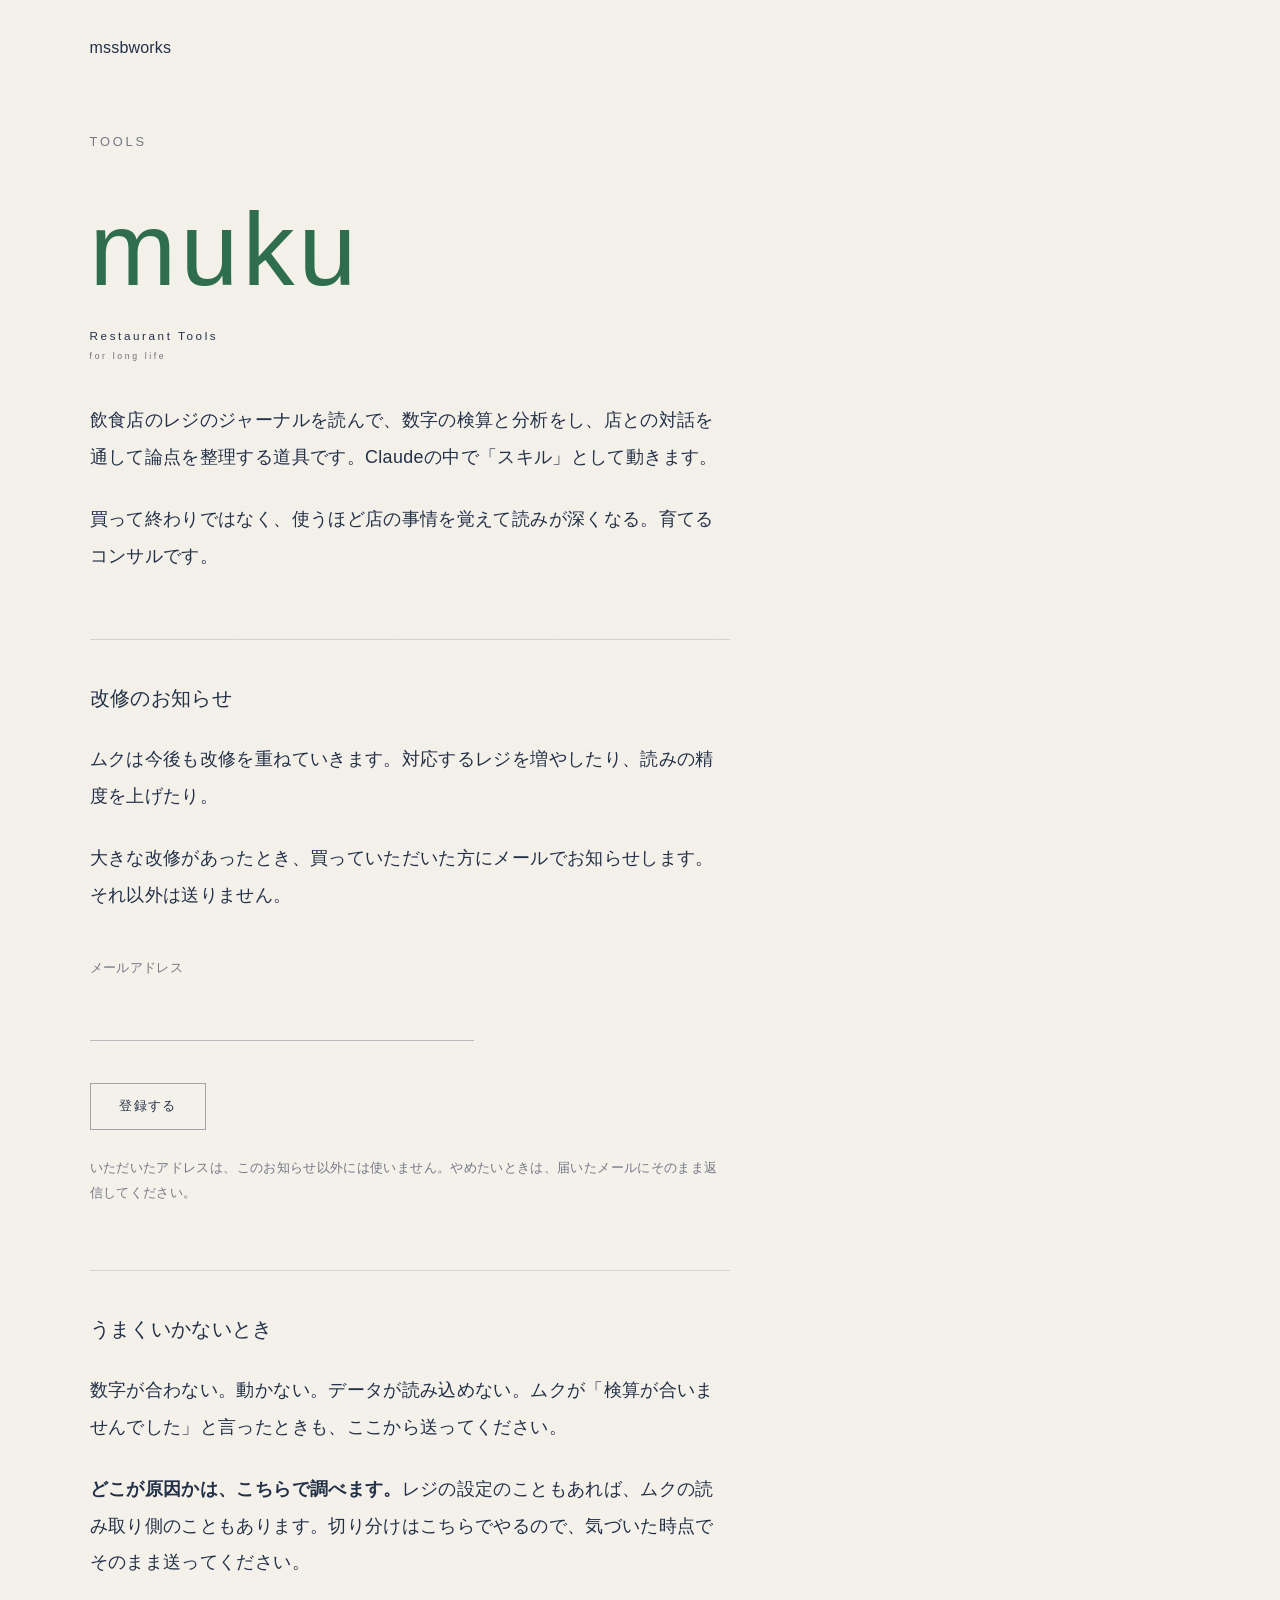
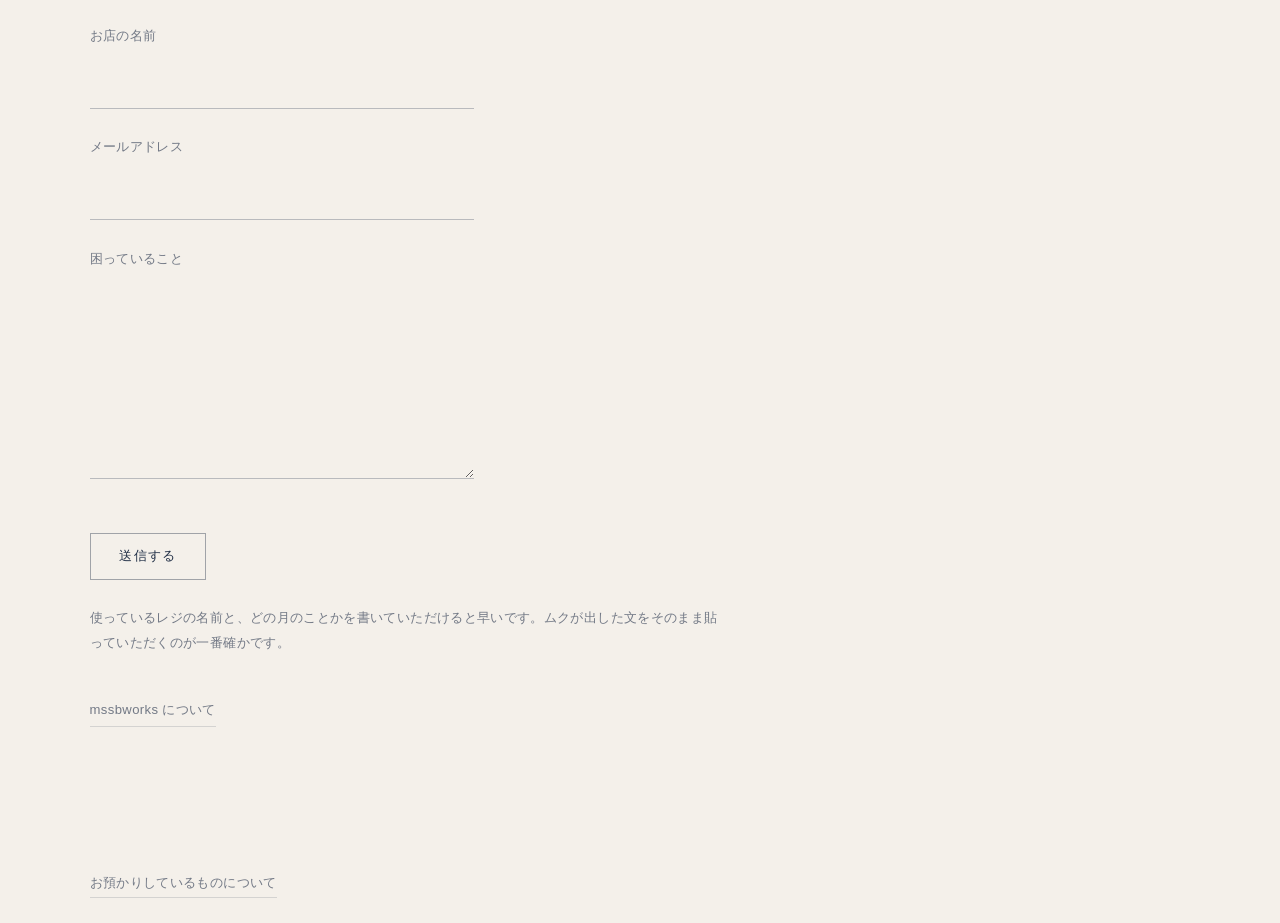
==== muku/index.html @ f5b77054 "ムクのページからnoteの販売ページへのリンクを外した（Brainのガイドライン10。2026-10-01 渡部 A） Co-Authored-By: Claude Opus 5.5 <noreply" ====
<!doctype html>
<html lang="ja">
<head>
  <meta charset="utf-8">
  <meta name="viewport" content="width=device-width, initial-scale=1">
  <title>ムク — mssbworks</title>
  <link rel="apple-touch-icon-precomposed" sizes="512x512" href="../img/apple-touch-icon.png?v=12">
  <link rel="icon" type="image/png" sizes="32x32" href="../img/favicon-32.png?v=12">
  <link rel="stylesheet" href="../style.css">
  <style>
    /* このページだけの体裁。トークンは style.css の :root をそのまま使う。 */
    .muku{ padding-block:var(--s5) var(--s6); }
    .muku__title{
      font-size:var(--fs-hero);
      line-height:var(--lh-hero);
      margin:0 0 var(--s3);
    }
    /* ムクのロックアップ。画像を貼らずにCSSで組む。
       ロゴのPNGは地が象牙(#fffff0)で、サイトの生成り(#f4f0ea)と違うため、
       置くと四角い板が浮く。文字だけのロゴなので組み直せば地の問題が消えて、
       拡大しても崩れない。色・字間・大きさの比率の正本は
       ~/.claude/skills/mssb-brand/assets/muku_lockup.html。あちらを変えたらここも直す。
       3行の比率は原寸（muku 320px / Restaurant Tools 36px / for long life 27px）に合わせて
       emで持たせているので、親の font-size を変えれば全体が同じ形のまま伸縮する */
    .muku__mark{
      font-size:clamp(56px, 13vw, 104px);
      margin:0 0 var(--s4);
      font-family:"Helvetica Neue", Arial, sans-serif;
      font-weight:400;
    }
    .muku__mark span{ display:block; line-height:1; }
    .muku__wm{ font-size:1em;    font-weight:500; color:#2E6E4E; letter-spacing:.04em; }
    .muku__l1{ font-size:.1125em; color:#243249; letter-spacing:.22em; margin-top:2.5em; }
    .muku__l2{ font-size:.084em;  color:#6b7280; letter-spacing:.30em; margin-top:1.2em; }
    .muku__body p{ margin:0 0 var(--s3); }
    .muku__body p:last-child{ margin-bottom:0; }
    .muku__rule{ border:0; border-top:1px solid var(--hair); margin:var(--s5) 0 var(--s4); }
    .muku__sub{ font-size:var(--fs-lead); line-height:var(--lh-lead); margin:0 0 var(--s3); }
    .muku__note{ font-size:var(--fs-small); color:var(--ink-soft); line-height:1.9; }
    .muku__form{ margin:var(--s4) 0 var(--s3); max-width:24rem; }
    .muku__link,
    .muku__back{
      display:inline-block;
      font-size:var(--fs-small);
      color:var(--ink-soft);
      text-decoration:none;
      border-bottom:1px solid var(--hair);
      padding-bottom:.12em;
    }
    .muku__back{ margin-top:var(--s4); }
    .muku__link:hover,
    .muku__back:hover{ color:var(--ink); border-bottom-color:var(--ink-soft); }
  </style>
</head>
<body>

  <a class="logo" href="../" style="text-decoration:none;">mssbworks</a>

  <main>
    <section class="muku" aria-label="ムク">
      <div class="wrap">
        <p class="label">Tools</p>
        <div class="muku__mark" role="img" aria-label="ムク">
          <span class="muku__wm">muku</span>
          <span class="muku__l1">Restaurant Tools</span>
          <span class="muku__l2">for long life</span>
        </div>

        <div class="muku__body">
          <p>飲食店のレジのジャーナルを読んで、数字の検算と分析をし、店との対話を通して論点を整理する道具です。Claudeの中で「スキル」として動きます。</p>
          <p>買って終わりではなく、使うほど店の事情を覚えて読みが深くなる。育てるコンサルです。</p>
          <!-- 2026-10-01: noteの販売ページへのリンクを外した（渡部 A）。Brainでも売るようになり、
               Brainの有料部分からこのページの窓口に飛ばしている。Brainのガイドライン10
               （同じ商品を買える別の場所への案内はNG）に当たらないようにするため -->
        </div>

        <hr class="muku__rule">

        <p class="muku__sub">改修のお知らせ</p>

        <div class="muku__body">
          <p>ムクは今後も改修を重ねていきます。対応するレジを増やしたり、読みの精度を上げたり。</p>
          <p>大きな改修があったとき、買っていただいた方にメールでお知らせします。それ以外は送りません。</p>
        </div>

        <!-- 送信は Web3Forms ＋ AJAX で同ページ完結（トップの問い合わせフォームと同じ鍵・件名だけ分けている） -->
        <form action="https://api.web3forms.com/submit" method="POST" class="contact-form muku__form">
          <input type="hidden" name="access_key" value="c66047d3-dc98-4911-8b6a-f69b80456201">
          <input type="hidden" name="subject" value="ムク・改修のお知らせ登録">
          <input type="hidden" name="from_name" value="ムク 改修のお知らせ">
          <input type="hidden" name="source" value="muku-update">
          <input type="checkbox" name="botcheck" style="display:none" tabindex="-1" aria-hidden="true">
          <div class="contact-fields">
            <div class="field">
              <label for="mf-email">メールアドレス</label>
              <input id="mf-email" name="email" type="email" autocomplete="email" inputmode="email" required>
            </div>
            <button type="submit" class="contact-submit">登録する</button>
          </div>
          <p class="contact-done" hidden>登録しました。大きな改修があったときに、このアドレスへお知らせします。</p>
          <p class="contact-error" hidden>登録できませんでした。時間をおいて、もう一度お試しください。</p>
        </form>

        <p class="muku__note">いただいたアドレスは、このお知らせ以外には使いません。やめたいときは、届いたメールにそのまま返信してください。</p>

        <hr class="muku__rule">

        <!-- ムクの窓口。ムクが「検算が合いませんでした」と出すときの送り先もここ。
             送り先はトップの問い合わせと同じ（Web3Forms＋うちのWorker）で、
             source で見分ける。**窓口を2つにしない**——記録が2箇所に散ると片方が腐る -->
        <p class="muku__sub" id="help">うまくいかないとき</p>

        <div class="muku__body">
          <p>数字が合わない。動かない。データが読み込めない。ムクが「検算が合いませんでした」と言ったときも、ここから送ってください。</p>
          <p><strong>どこが原因かは、こちらで調べます。</strong>レジの設定のこともあれば、ムクの読み取り側のこともあります。切り分けはこちらでやるので、気づいた時点でそのまま送ってください。</p>
        </div>

        <form action="https://api.web3forms.com/submit" method="POST" class="contact-form muku__form" data-source="muku-help">
          <input type="hidden" name="access_key" value="c66047d3-dc98-4911-8b6a-f69b80456201">
          <input type="hidden" name="subject" value="ムク・うまくいかないとき">
          <input type="hidden" name="from_name" value="ムク 窓口">
          <input type="hidden" name="source" value="muku-help">
          <input type="checkbox" name="botcheck" style="display:none" tabindex="-1" aria-hidden="true">
          <div class="contact-fields">
            <div class="field">
              <label for="hf-name">お店の名前</label>
              <input id="hf-name" name="name" type="text" autocomplete="organization" required>
            </div>
            <div class="field">
              <label for="hf-email">メールアドレス</label>
              <input id="hf-email" name="email" type="email" autocomplete="email" inputmode="email" required>
            </div>
            <div class="field">
              <label for="hf-message">困っていること</label>
              <textarea id="hf-message" name="message" rows="5" required></textarea>
            </div>
            <button type="submit" class="contact-submit">送信する</button>
          </div>
          <p class="contact-done" hidden>送信しました。こちらで確かめて、直せるものは直してご連絡します。</p>
          <p class="contact-error" hidden>送信できませんでした。時間をおいて、もう一度お試しください。</p>
        </form>

        <p class="muku__note">使っているレジの名前と、どの月のことかを書いていただけると早いです。ムクが出した文をそのまま貼っていただくのが一番確かです。</p>

        <a class="muku__back" href="../">mssbworks について</a>
      </div>
    </section>
        <div class="wrap">
        <p class="muku__sub" style="margin-top:2rem"><a class="muku__link" href="/privacy/">お預かりしているものについて</a></p>
      </div>
</main>

  <script>
    (function(){
      // このページにはフォームが2つある（改修のお知らせの登録／うまくいかないとき）。
      // どちらも同じ扱いにする。**querySelector（1つ目だけ）にしない**——
      // 足したフォームが黙って動かない、という形の事故になる
      var forms = Array.prototype.slice.call(document.querySelectorAll('.muku__form'));
      if(!forms.length) return;

      // うちのWorkerにも同じ内容を送る（並走）。預け先をWeb3Formsからうちへ移すための準備。
      // **画面の成否はWeb3Forms側だけで決める。**Workerが落ちても送れなくなってはいけないので、
      // こちらの失敗は握りつぶしてコンソールに出す。
      // お知らせの登録は /api/signup、窓口は /api/contact と、受け口が違う
      var BASE = 'https://muku-mcp.muku-mcp.workers.dev';

      function alsoSend(form, fd){
        var src = form.getAttribute('data-source') || fd.get('source') || '';
        var path = (src === 'muku-help') ? '/api/contact' : '/api/signup';
        var body = {};
        fd.forEach(function(v, k){ body[k] = String(v); });
        if(path === '/api/signup' && !body.note){ body.note = body.message || ''; }
        fetch(BASE + path, {
          method:'POST', headers:{'Content-Type':'application/json'}, body: JSON.stringify(body)
        }).then(function(r){
          if(!r.ok){ console.warn('控えの送信が失敗しました', path, r.status); }
        }).catch(function(err){ console.warn('控えの送信が失敗しました', path, err); });
      }

      forms.forEach(function(form){
        var fields = form.querySelector('.contact-fields');
        var done   = form.querySelector('.contact-done');
        var errMsg = form.querySelector('.contact-error');

        form.addEventListener('submit', function(e){
          e.preventDefault();
          errMsg.hidden = true;
          var fd = new FormData(form);
          alsoSend(form, fd);
          fetch('https://api.web3forms.com/submit', { method:'POST', headers:{'Accept':'application/json'}, body: fd })
            .then(function(r){ return r.json(); })
            .then(function(json){
              if(json.success){ fields.hidden = true; done.hidden = false; }
              else { errMsg.hidden = false; }
            })
            .catch(function(){ errMsg.hidden = false; });
        });
      });

      // #help で来たら、その位置まで一息で連れていく。
      // ムクが出す送り先がここなので、着いたのに何も無い状態を作らない
      function goHelp(){
        if(location.hash !== '#help') return;
        var el = document.getElementById('help');
        if(el){ el.scrollIntoView({ block:'start' }); }
      }
      window.addEventListener('hashchange', goHelp);
      window.addEventListener('load', goHelp);
      goHelp();
    })();
  </script>

</body>
</html>
---- style.css ----
/* ===========================================================
   mssbworks コーポレートサイト  style.css
   ステップ1：設計トークン + 骨格(①〜⑧) + ①第一声 / ②Philosophy
   設計書 mssbworks_site_design_202606.md を唯一の正とする。
   方針：引き算は徹底するが冷たくしない。余白が主・線は従。
        色数を増やさない（色は後から入る料理写真に持たせる）。
   =========================================================== */

/* --- 設計トークン --------------------------------------- */
:root{
  /* 色：philosophy PDF の原典から実測（推測しない・PDF背景に準拠） */
  --bg:        #f4f0ea;             /* 下地：生成り／象牙（純白・無彩色にしない） */
  --ink:       #233148;             /* 文字：ミッドナイトブルー（黒・グレーにしない） */
  --ink-soft:  rgba(35,49,72,.62);  /* 補助テキスト（英字ラベル等） */
  --ink-faint: rgba(35,49,72,.42);  /* プレースホルダー（人が後から入れる本文） */
  --hair:      rgba(35,49,72,.15);  /* ヘアライン：細く・薄く・短く */

  /* マテリアル（本っぽい紙）：気づくか気づかないかのレベル。濃さはこの1変数で調整 */
  --paper-strength: .015;           /* 紙の地のごく僅かな質感（上限の目安 .04／今は薄めスタート） */
  --track-body: .02em;              /* 本の組版に寄せるごく僅かな字間 */

  /* 書体：OSネイティブ優先（游ゴシック→ヒラギノ系）。
     明朝は使わない／幾何学的すぎる無機質ゴシックも避ける。 */
  --font-jp: "YuGothic","Yu Gothic","Hiragino Kaku Gothic ProN","Hiragino Sans","Noto Sans JP",sans-serif;
  --font-en: "Helvetica Neue","Arial",var(--font-jp);   /* 控えめな英字ラベル用 */

  /* 文字サイズ階層：大きな落差は「第一声」だけに集中させる。
     それ以降の見出しはサイズで強く張らない（張ると主張になる）。 */
  --fs-hero:  clamp(1.3rem, 1.12rem + .9vw, 1.62rem); /* ① 第一声：中くらい（本文より一回り大きい程度・張らない） */
  --fs-lead:  clamp(1.05rem, 1rem + .5vw, 1.22rem); /* 「誠実なものが…」＝静かな添え */
  --fs-body:  clamp(1rem, .96rem + .32vw, 1.12rem);
  --fs-en:    clamp(1.25rem, 1.1rem + .8vw, 1.55rem); /* FUNCTIONAL HONESTY ＝アンカー（強さは字間・太さで。サイズは張らない） */
  --fs-label: .8rem;                            /* セクションラベル（PHILOSOPHY 等） */
  --fs-small: .82rem;                           /* フッターの事実情報 */

  /* 行送り：和文は広めに（呼吸＝間） */
  --lh-hero: 1.75;
  --lh-lead: 1.75;
  --lh-body: 2.05;

  /* 余白スケール：日常的な強弱は「色」でなく「余白」で作る */
  --s1:.5rem;  --s2:1rem;  --s3:1.6rem; --s4:2.6rem;
  --s5:4rem;   --s6:6.5rem; --s7:11.5rem; --s8:15rem;

  /* レイアウト：スマホ起点。PCは余白と配置を足す */
  --pad-x: clamp(1.5rem, 7vw, 6rem);  /* 左右余白（PCで増える） */
  --measure: 40rem;                   /* 本文の最大行長 */
  --measure-wide: 52rem;              /* 第一声など広め */
}

/* --- リセット（最小限） ---------------------------------- */
*,*::before,*::after{ box-sizing:border-box; }
html{ -webkit-text-size-adjust:100%; }
body{
  margin:0;
  background:var(--bg);
  color:var(--ink);
  font-family:var(--font-jp);
  font-weight:500;
  font-size:var(--fs-body);
  line-height:var(--lh-body);
  letter-spacing:var(--track-body);     /* 本に寄せる：ごく僅かな字間 */
  -webkit-font-smoothing:antialiased;   /* テカらせない：インクが紙に乗った感じ */
  text-rendering:optimizeLegibility;
}
p{ margin:0; }

/* マテリアル：本っぽい紙のごく僅かな質感（極薄ノイズ）。
   テクスチャ画像のベタ貼りはしない＝CSS生成の微細グレインのみ。気づかせたら濃すぎ。 */
body::before{
  content:"";
  position:fixed; inset:0; z-index:-1;
  pointer-events:none;
  background-image:url("data:image/svg+xml,%3Csvg%20xmlns='http://www.w3.org/2000/svg'%20width='160'%20height='160'%3E%3Cfilter%20id='n'%3E%3CfeTurbulence%20type='fractalNoise'%20baseFrequency='0.9'%20numOctaves='2'%20stitchTiles='stitch'/%3E%3CfeColorMatrix%20type='saturate'%20values='0'/%3E%3C/filter%3E%3Crect%20width='160'%20height='160'%20filter='url(%23n)'/%3E%3C/svg%3E");
  background-size:160px 160px;
  opacity:var(--paper-strength);
}

/* --- ロゴ（左上に常駐・ナビなし・エンボスなし） --------- */
.logo{
  display:block;               /* 固定しない：流れの中に置く＝下スクロールで自然に消える */
  padding:clamp(1.2rem, 2.5vw, 2rem) var(--pad-x) 0;
  font-family:var(--font-en);
  font-size:1rem;
  font-weight:500;
  letter-spacing:.01em;
  color:var(--ink);            /* ネイビーでただ置く（影・エンボスなし・太字にしない） */
}

/* 左寄せの本文カラム（全部中央揃えにしない＝ノペっとさせない）。
   カラムはページ左に寄り、PCでは右側に余白が育つ。 */
.wrap{
  padding-inline:var(--pad-x);
  max-width:calc(var(--measure) + var(--pad-x) * 2);
}
.wrap--wide{ max-width:calc(var(--measure-wide) + var(--pad-x) * 2); }

/* --- ① 第一声（サイトの顔） ----------------------------- */
.voice{
  /* 画面いっぱいにしない。上にたっぷり余白を取り、素っ気なく置く（声を張らず、省略もしない）
     ※ロゴが流れの中で上を取るぶん padding-top は控えめに（合計の上余白は従来と同等） */
  padding-top:clamp(3.5rem, 14vh, 8rem);
  padding-bottom:var(--s6);
}
.voice__line{
  font-size:var(--fs-hero);
  line-height:var(--lh-hero);
  font-weight:500;            /* 中くらいの存在感。張らない */
  text-wrap:balance;          /* 行のバランスのみ（装飾ではない） */
  margin:0;
}

/* --- セクション共通 ------------------------------------- */
.section{ padding-block:var(--s7); }   /* セクション間はたっぷり空ける */

.label{                                /* PHILOSOPHY 等の小さな見出し（張らない） */
  font-family:var(--font-en);
  font-size:var(--fs-label);
  letter-spacing:.22em;
  text-transform:uppercase;
  color:var(--ink-soft);
  margin:0 0 var(--s4);
}

/* --- ② Philosophy（思想の全文・囲わない／額装しない） ---- */
.philo__title{                         /* FUNCTIONAL HONESTY ＝主役タイトル（大・ネイビー・太字にしない） */
  font-family:var(--font-en);
  font-size:var(--fs-hero);
  font-weight:500;
  letter-spacing:.1em;
  line-height:1.35;
  margin:0 0 var(--s1);                /* 直下の和訳サブと密に組む */
}
.philo__lead{                          /* 機能への誠実さ ＝ 訳・サブ（中・ネイビー・小さく添える） */
  font-size:var(--fs-body);
  line-height:var(--lh-lead);
  font-weight:500;
  margin:0 0 var(--s5);
}
.philo__body{ line-height:1.9; }        /* 本の散文：ゆったりだが屹立させない */
.philo__body p{ margin:0 0 var(--s4); } /* 段落間だけ空ける（句点ごとの改行はやめた） */
.philo__body p:last-child{ margin-bottom:0; }

/* --- 写真（Philosophyのあと／Visionの直前に一枚だけ・枠のみ） -------- */
.figure{ padding-block:var(--s6); }
.figure__img{
  display:block;
  width:100%;
  max-width:34rem;        /* PCで大きくしすぎない（呼吸のサイズ・張らない）・左揃え */
  height:auto;
  /* 角丸・影・枠線なし：地のオフホワイトに写真がそのまま乗る */
}

/* --- ③ Vision（旗：左揃え・サイズで張らない・余白で立てる） -- */
.vision__ja{
  font-size:var(--fs-hero);
  line-height:var(--lh-hero);
  font-weight:500;
  margin:0 0 var(--s2);
}
.vision__en{                            /* 英語サブ（中・ネイビー・太字にしない） */
  font-family:var(--font-en);
  font-size:var(--fs-body);
  font-weight:500;
  letter-spacing:.14em;
  margin:0;
}

/* --- ④ Values 01〜05（飾らない・流れの中で機能・項目間にヘアライン） -- */
.values{ list-style:none; margin:var(--s4) 0 0; padding:0; }
.value{
  border-top:1px solid var(--hair);   /* 区切りは細く・薄く（額装しない） */
  padding:var(--s4) 0;
}
.value__head{ display:flex; align-items:baseline; gap:.9em; }
.value__no{
  flex:none;
  font-family:var(--font-en); font-size:.8rem; letter-spacing:.1em;
  color:var(--ink-soft);
}
.value__en{                             /* Valuesの主役：例外的に少し大きく（boldにせず・サイズで） */
  font-family:var(--font-en);
  font-size:clamp(1.1rem, 1rem + .5vw, 1.3rem);
  font-weight:500; letter-spacing:.04em;
}
.value__ja{
  margin:.55em 0 0;
  font-size:clamp(.85rem, .82rem + .14vw, .92rem);   /* 英字メインより一段小さく＝主従をはっきり */
  color:var(--ink-soft);              /* 和訳は静かに */
}

/* 段落（ブロック）型のプレースホルダー */
.ph--block{ display:block; margin:.5em 0; line-height:1.7; }

/* --- 章（BUSINESS / WORKS）：思想セクションより一段上の見出し＝別の章だと分かる -- */
.chapter{ padding-block:var(--s7); }
.chapter--break{ padding-top:clamp(15rem, 12rem + 8vw, 21rem); }  /* WORKSの章の切り替わり：通常のセクション間より明確に広く */
.chapter__title{                        /* BUSINESS / WORKS ＝ラベル階層（小・薄グレー・字間広め・レギュラー） */
  font-family:var(--font-en);
  font-size:var(--fs-label);
  letter-spacing:.22em;
  text-transform:uppercase;
  color:var(--ink-soft);
  font-weight:500;
  margin:0 0 var(--s4);
}

/* --- ⑤ BUSINESS（Mission導入＋束ね＋3事業・横並びにしない・濃淡） -- */
.mission{                                      /* Mission メイン「種をまき…」＝日本語メイン（大） */
  font-size:var(--fs-hero);
  line-height:var(--lh-hero);
  font-weight:500;
  margin:0 0 var(--s1);
}
.mission__en{                                  /* 英語サブ「WE PREPARE THE GROUND.」＝中・ネイビー・太字にしない（Visionと同扱い） */
  font-family:var(--font-en);
  font-size:var(--fs-body);
  font-weight:500;
  letter-spacing:.14em;
  margin:0 0 var(--s4);
}
.mission-sub{                                  /* 「ムササビがいなくても…」三行＝サブ（中・ネイビー） */
  line-height:1.95;
  margin:0;
}
.biz{ margin-top:0; }
.biz__item{ border-top:1px solid var(--hair); padding:var(--s4) 0; }
.biz__item--quiet .biz__verb{ color:var(--ink); }   /* Tools本文＝Originalと同じネイビー（旧: ブロック全体を寡黙グレーにしていた。本人指示で本文はネイビーに揃える） */
.biz__head{ display:flex; align-items:baseline; gap:.5em; margin:0; }
.biz__en{ font-family:var(--font-en); font-size:var(--fs-hero); font-weight:500; letter-spacing:.04em; color:var(--ink); }  /* 英字＝主役（ネイビー・大・太字にしない） */
.biz__ja{ font-size:.85rem; color:var(--ink-faint); }   /* 日本語＝識別用（薄く・小さく） */
.biz__state{ margin-left:auto; font-size:.78rem; color:var(--ink-soft); }   /* 準備中／構想を静かに */
.biz__verb{ margin:.55em 0 .5em; }             /* 確定の動詞タグライン（詳しい本文は別途プレースホルダー） */
.biz__areas{ margin:0 0 .4em; font-size:.88rem; color:var(--ink-soft); line-height:1.85; }  /* 受託の5領域（一行・箇条書きにしない） */
.biz__body{ margin:.3em 0 0; line-height:1.9; }  /* 各事業の本文（確定・本人語化済み・中・ネイビー） */
.biz__more{ margin:.7em 0 0; }                  /* Toolsの続きへの導線（1本だけ・控えめ） */
.biz__link{
  font-size:.88rem;
  color:var(--ink-soft);
  text-decoration:none;
  border-bottom:1px solid var(--hair);
  padding-bottom:.12em;
}
.biz__link:hover{ color:var(--ink); border-bottom-color:var(--ink-soft); }
.biz__launch{ margin:.3em 0 0; font-family:var(--font-en); font-size:.82rem; letter-spacing:.1em; color:var(--ink-faint); }  /* Originalの時期表記 LAUNCH 2026 WINTER：薄グレー#9AA0AC・英字・大文字 */

/* --- ⑦ WORKS（実績の記録・頭文字インデックス：先頭文字でグループ化。同頭文字は束ねる） -- */
.works{ list-style:none; margin:0; padding:0; }
.work-group{ border-top:1px solid var(--hair); padding:var(--s4) 0; }   /* 区切り線＋広めの余白はグループ間に */
.work{ display:flex; align-items:baseline; gap:.8em; padding-left:var(--s3); }   /* 索引（頭文字＋本文）を一段右へ＝グループ見出しを左に残し階層を分ける */
.work + .work{ margin-top:.9em; }               /* 同一グループ内の2件目以降は線なしで詰める（束ねが見える） */
.work__no{ flex:none; min-width:1.1em; font-family:var(--font-en); font-size:.78rem; letter-spacing:.1em; color:var(--ink-faint); }  /* 頭文字：薄く・小さく・控えめ（索引の記号）。「ま」も同じ見た目 */
.work__body{ flex:1; min-width:0; }
.work-head{ font-family:var(--font-en); font-size:var(--fs-hero); font-weight:500; letter-spacing:.04em; color:var(--ink); margin:0 0 .7em; }  /* グループ見出し Consulting／Event／Original：BUSINESSの事業名と同体裁（大・ネイビー・英字）・3つ揃える */
.work-launch{ margin:0; padding-left:var(--s3); font-family:var(--font-en); font-size:.82rem; letter-spacing:.1em; color:var(--ink-faint); }  /* Original（予告のみ）の時期表記 LAUNCH 2026 WINTER：BUSINESS Originalと同体裁・薄グレー */
.work__name{ font-size:clamp(.92rem, .88rem + .2vw, 1.02rem); line-height:1.4; margin:0; }   /* PJ名：さらに一段小さく（短名はスマホ1行に）・ネイビー */
.work__tags{ font-size:clamp(.8rem, .77rem + .14vw, .88rem); color:var(--ink-soft); line-height:1.8; margin:.28em 0 0; }  /* 業務内容：サイズだけ下げ、色（薄グレー）は据え置き・更に薄くしない */

/* --- ⑦ 二つの窓（唯一、薄い囲みOK＝アクションの場所の合図） -- */
.windows{
  display:grid;
  grid-template-columns:1fr;            /* 縦に2つ（同じ幅・同じ体裁で積む） */
  gap:var(--s3);
  margin-top:var(--s4);
}
.window{                                /* 押せる窓＝button。既定の体裁をリセットしつつ薄い囲みは維持 */
  display:block;
  width:100%;
  text-align:left;
  background:transparent;
  border:1px solid rgba(35,49,72,.22);  /* 薄い囲み（地に、ここだけ枠＝種類が変わる合図） */
  padding:1.15rem 1.8rem;               /* 細め（WORK基準のスリムなボックス） */
  font:inherit;
  color:inherit;
  cursor:pointer;
}
.window:hover{ border-color:rgba(35,49,72,.4); }
.window:focus-visible{ outline:2px solid var(--ink-soft); outline-offset:2px; }
.contact__intro{ font-family:var(--font-en); font-size:var(--fs-lead); letter-spacing:.1em; color:var(--ink); margin:0 0 var(--s4); }   /* 前置き IF THIS RESONATES,：英字・ネイビー・囲みの外/上・bold無し */
.window__en{ display:block; font-family:var(--font-en); font-size:clamp(1rem, .96rem + .35vw, 1.14rem); letter-spacing:.12em; line-height:1.35; color:var(--ink); margin:0; }   /* CONTACTの英字メイン：出口は静かに＝Values見出し/IF THIS RESONATESより小さく */
.window__ja{ display:block; font-size:clamp(.8rem, .68rem + .55vw, 1.05rem); color:var(--ink-faint); line-height:1.6; margin:.5em 0 0; }   /* 日本語サブ：薄グレー。狭い画面でも1行に収めてボックスを細く（PCは従来サイズ） */

/* --- ⑦ 二つの窓のフォーム（アコーディオン／装飾は最小・角丸/影なし・bold無し） -- */
.contact-panel{ padding:var(--s2) var(--s4) var(--s3); }     /* 押した窓の直下に開く・窓の内側に揃える */
.contact-form{ margin:0; }
.field{ margin:0 0 var(--s3); }
.field label{ display:block; font-size:var(--fs-small); color:var(--ink-soft); margin:0 0 .4em; }   /* ラベル：小・薄め。任意項目は文言に「（任意）」 */
.field input,
.field textarea{
  width:100%;
  background:transparent;
  border:none;
  border-bottom:1px solid rgba(35,49,72,.28);  /* 細い下線のみ（薄い） */
  color:var(--ink);                            /* 入力文字＝ネイビー */
  font:inherit;
  font-size:var(--fs-body);
  padding:.45em 0;
}
.field textarea{ resize:vertical; }
.field input:focus,
.field textarea:focus{ outline:none; border-bottom-color:var(--ink); }
.contact-submit{                       /* 控えめな送信：ベタ塗りにしない・細い枠＋ネイビー文字 */
  margin-top:var(--s2);
  background:transparent;
  border:1px solid rgba(35,49,72,.4);
  color:var(--ink);
  font:inherit;
  font-size:var(--fs-small);
  letter-spacing:.08em;
  padding:.7em 2.2em;
  cursor:pointer;
}
.contact-submit:hover{ border-color:var(--ink); }
.contact-done,
.contact-error{ font-size:var(--fs-body); color:var(--ink); margin:0; }
.hp{ position:absolute; left:-9999px; width:1px; height:1px; overflow:hidden; }   /* ハニーポット（人には見せない） */

/* --- プレースホルダー（{{ }}＝人が後から入れる本文） ----- */
.ph{
  color:var(--ink-faint);
  border-bottom:1px dotted var(--ink-faint);
  padding-bottom:.08em;
}

/* ステップ1のダミーセクション（仮の高さでリズムだけ確保） */
.ph-block{ padding-block:var(--s7); min-height:56svh; }
.ph-block .ph{ display:inline-block; font-size:var(--fs-body); }

/* --- ⑨ 会社情報（二社のプロフィール：見出しなし・写真左/テキスト右・縦積み。並ぶ構図でアライアンスを示す） -- */
.company{ padding-block:var(--s7); }
.company__lead{ margin:calc(-1 * var(--s3)) 0 var(--s4); font-size:clamp(.82rem, .79rem + .14vw, .9rem); color:var(--ink-faint); line-height:1.7; }   /* COMPANYラベル直下・関係の一行：薄グレー・小さめ・控えめ */
.profile{ display:flex; align-items:flex-start; gap:clamp(1.1rem, 4vw, 2.2rem); }   /* 写真は自然な4:5（間延びさせない）。上揃えで文章が写真の上端から始まる */
.profile + .profile{ margin-top:var(--s5); }      /* 二社の間＝主従の唯一の差。各ブロック内の余白よりはっきり広く（線・ラベルは使わない・写真は同サイズ） */
.profile__photo{ flex:none; width:clamp(8.5rem, 36vw, 11.5rem); }    /* 二社とも同一幅。スマホでも写真を大きめにして文章高さと揃える（ロゴが収まる範囲で最大／PC=11.5rem上限は不変） */
.profile__photo img{ display:block; width:100%; height:auto; }   /* 自然な4:5（伸縮/トリミングなし）。角丸/枠線/影なし */
.profile__text{ flex:1; min-width:0; }
.profile__logo{ margin:0 0 .55em; line-height:1; }                /* 社名の頭に小さくロゴ＝視覚リズム（誇示しない）。2社で同サイズ・同位置 */
.profile__logo img{ display:block; height:1.1rem; width:auto; }  /* mssb＝Mマーク（小さめのアクセント＝ワードマークを主役にしてメリハリ） */
.profile__logo--lockup{ display:flex; align-items:center; gap:.32em; }   /* mssb＝M＋mssbworks の横組みロックアップ */
.profile__wm{ font-family:var(--font-jp); font-size:clamp(1.26rem, 1rem + 1.1vw, 1.45rem); line-height:1; letter-spacing:.01em; color:#243249; }  /* ワードマーク mssbworks＝主役（やや縮小）。PCは1.45rem／狭い画面は少し縮めて収める */
.profile__logo--retro img{ display:block; height:clamp(1.75rem, 1.35rem + 1.55vw, 2.2rem); width:auto; mix-blend-mode:multiply; }  /* retro正式ロゴ＝K100黒を地(オフホワイト)に馴染ませる(multiply)。少し小さめ */
.profile__main{ font-size:clamp(.86rem, .83rem + .15vw, .94rem); color:var(--ink); line-height:1.5; margin:0; }  /* 社名・代表氏名＝ネイビー。ロゴより一段小さく（ロゴ＞文章のメリハリ） */
.profile__main + .profile__main{ margin-top:.12em; }
.profile__sub{ font-family:var(--font-en); font-size:clamp(.75rem, .72rem + .12vw, .82rem); color:var(--ink-faint); line-height:1.5; margin:0; letter-spacing:.01em; }  /* 屋号ローマ字・英字肩書き＝薄グレー・社名より一段小さく */
.profile__main + .profile__sub{ margin-top:.5em; }   /* 社名群と屋号群の間を少し空ける（bold無し・強弱は色とサイズで） */

/* --- ⑨ 各社の住所＝事実情報（薄グレー小・bold無し）。各社プロフィールの直下に置き、1社で完結 -- */
.profile__addr{ font-size:clamp(.74rem, .72rem + .1vw, .8rem); color:var(--ink-faint); line-height:1.6; margin:.6em 0 0; }   /* 肩書きより一段小さく・薄グレー。〒の直前を少し空けて住所と分かる */
.profile__links{ display:flex; align-items:center; gap:.75em; margin:.55em 0 0; }   /* 住所下のリンク行：Webサイト／Instagram */
.profile__web{ font-family:var(--font-en); font-size:clamp(.74rem, .72rem + .1vw, .8rem); letter-spacing:.01em; color:var(--ink-soft); text-decoration:underline; text-underline-offset:2px; }   /* retro Webサイト併記 */
.profile__web:hover{ color:var(--ink); }
.profile__ig{ display:inline-flex; color:var(--ink-soft); }   /* Instagramアイコン＝モノクロ（地色のネイビーに合わせる・カラーロゴにしない） */
.profile__ig:hover{ color:var(--ink); }
.profile__ig svg{ display:block; width:1.25rem; height:1.25rem; }

/* 書体は游ゴシックで確定（--font-jp が游ゴシック先頭。レビュー用スイッチャーは公開のため削除済み） */

/* --- スマホのみ：COMPANYの文章を詰めて、写真の高さ内に収める（特にretro/中島の下はみ出し対策） --- */
@media (max-width: 560px){
  .profile__logo{ margin-bottom:.4em; }
  .profile__logo--retro img{ height:1.7rem; }                     /* retroロゴ＝モバイルは小さめ（写真の枠内に収める） */
  .profile__main{ font-size:.79rem; line-height:1.36; }
  .profile__main + .profile__main{ margin-top:.06em; }
  .profile__sub{ font-size:.71rem; line-height:1.34; }
  .profile__main + .profile__sub{ margin-top:.34em; }
  .profile__addr{ font-size:.69rem; line-height:1.4; margin-top:.36em; }
  .profile__links{ margin-top:.28em; gap:.5em; }
  .profile__web{ font-size:.69rem; }
  .profile__ig svg{ width:.95rem; height:.95rem; }
}

/* ムクの窓口への道案内（トップの Contact）。窓口はムクのページに1つだけ置き、
   ここからはリンクで送る。3つ目の窓を作らないのは送り先を1つに保つため */
.contact__muku{
  font-size:var(--fs-small);
  color:var(--ink-soft);
  line-height:1.9;
  margin:var(--s4) 0 0;
}
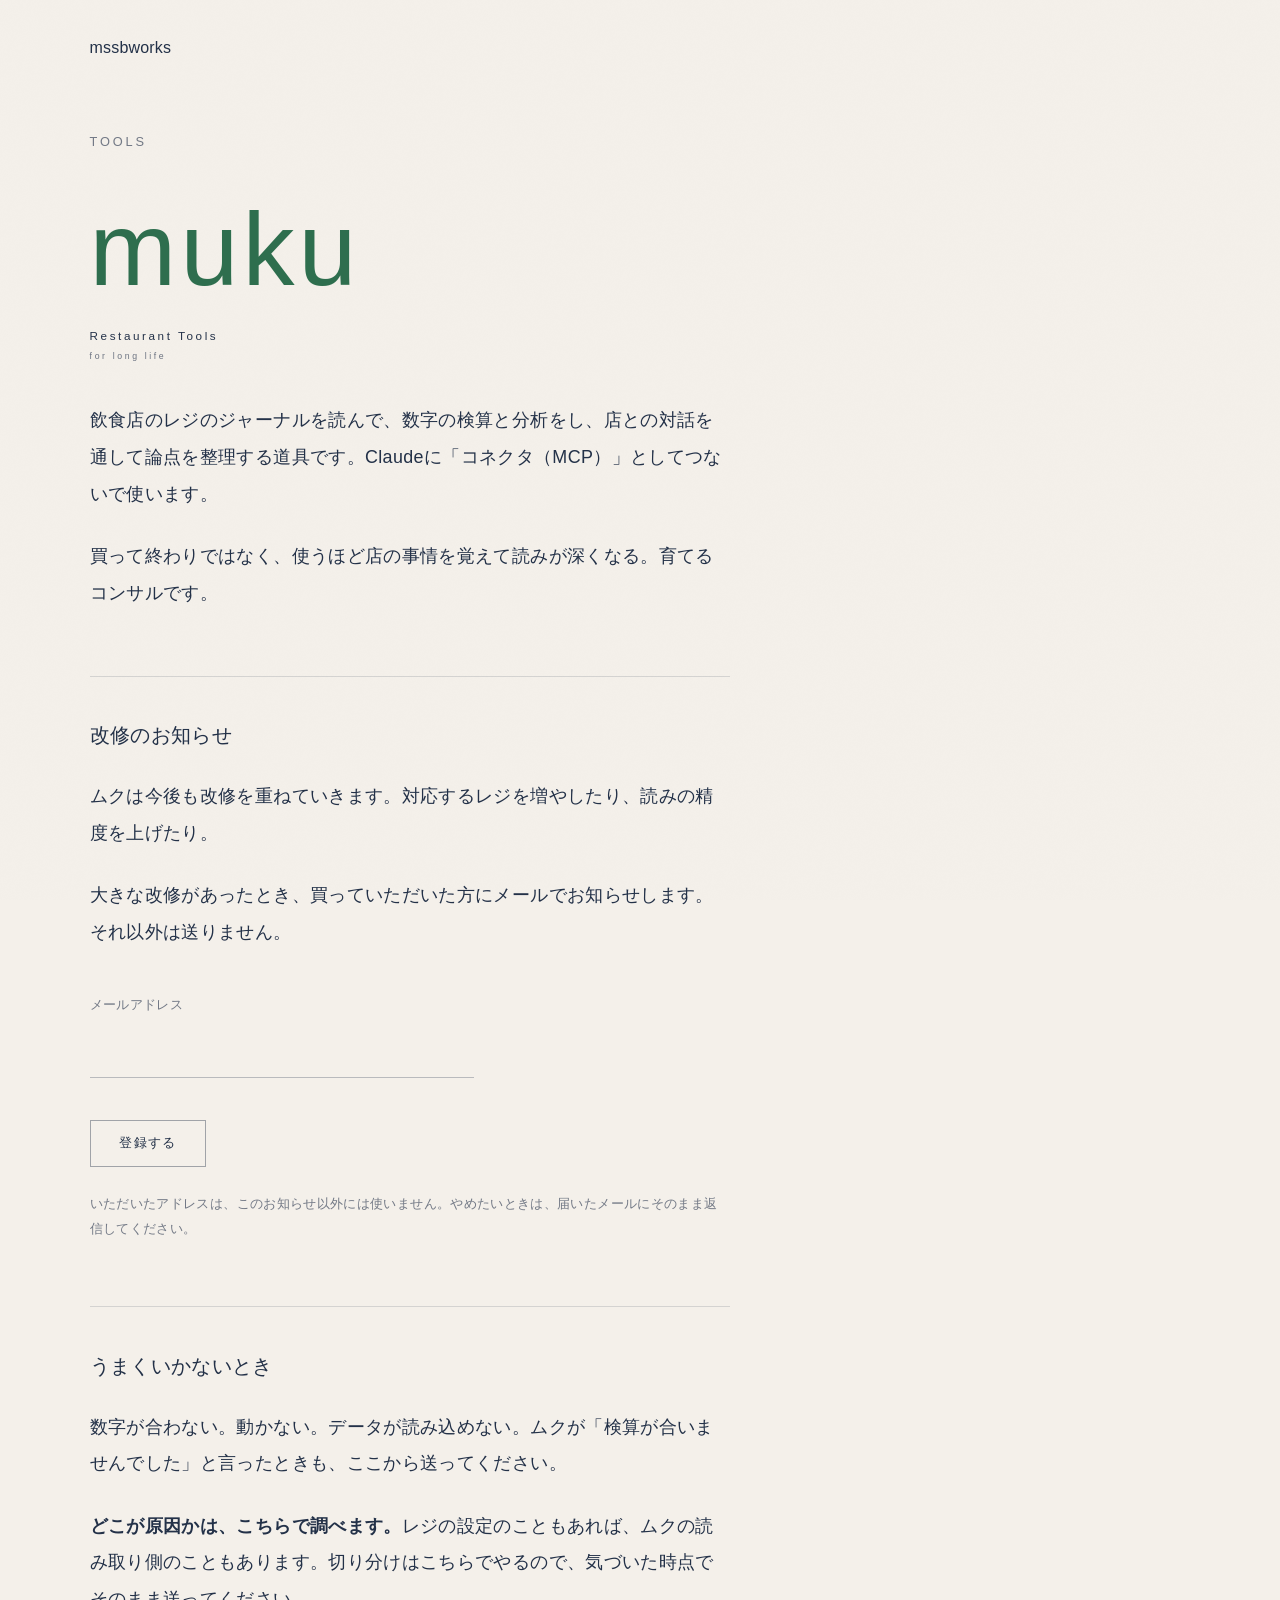
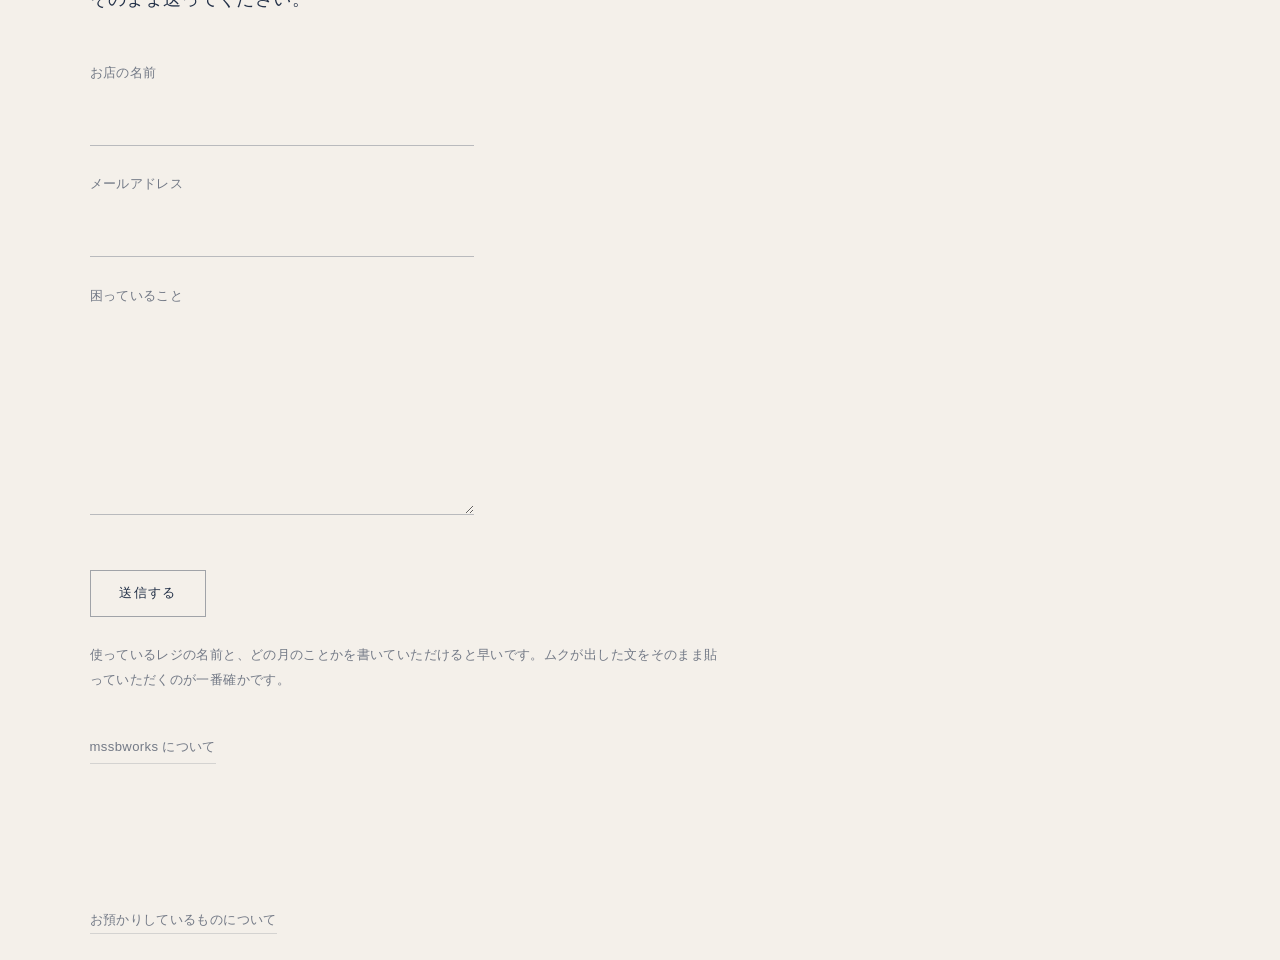
==== commit 094d4c3b: "ムクのページ：「スキルとして動きます」→「コネクタ（MCP）としてつないで使います」（10/3 渡部） Co-Authored-By: Claude Fable 5.1 <noreply@anthro" ====
--- a/muku/index.html
+++ b/muku/index.html
@@ -67,7 +67,7 @@
         </div>
 
         <div class="muku__body">
-          <p>飲食店のレジのジャーナルを読んで、数字の検算と分析をし、店との対話を通して論点を整理する道具です。Claudeの中で「スキル」として動きます。</p>
+          <p>飲食店のレジのジャーナルを読んで、数字の検算と分析をし、店との対話を通して論点を整理する道具です。Claudeに「コネクタ（MCP）」としてつないで使います。</p>
           <p>買って終わりではなく、使うほど店の事情を覚えて読みが深くなる。育てるコンサルです。</p>
           <!-- 2026-10-01: noteの販売ページへのリンクを外した（渡部 A）。Brainでも売るようになり、
                Brainの有料部分からこのページの窓口に飛ばしている。Brainのガイドライン10
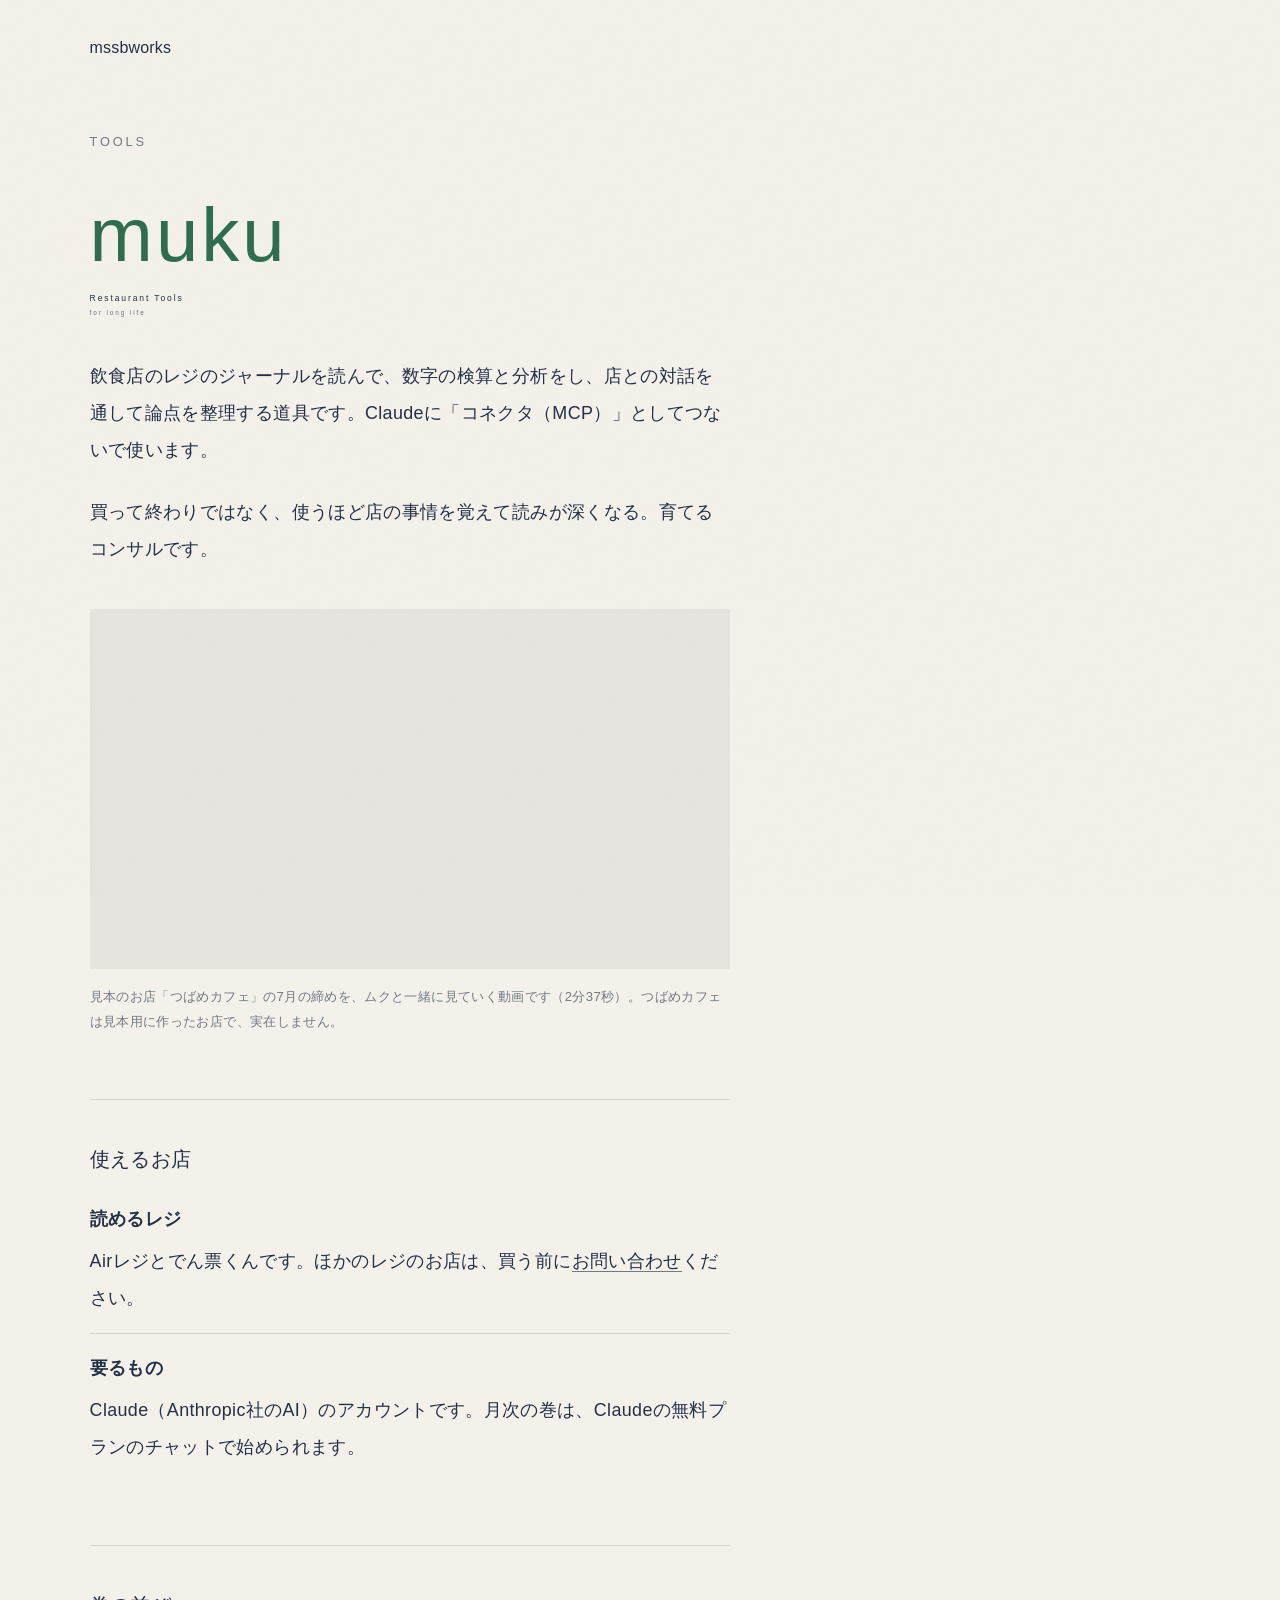
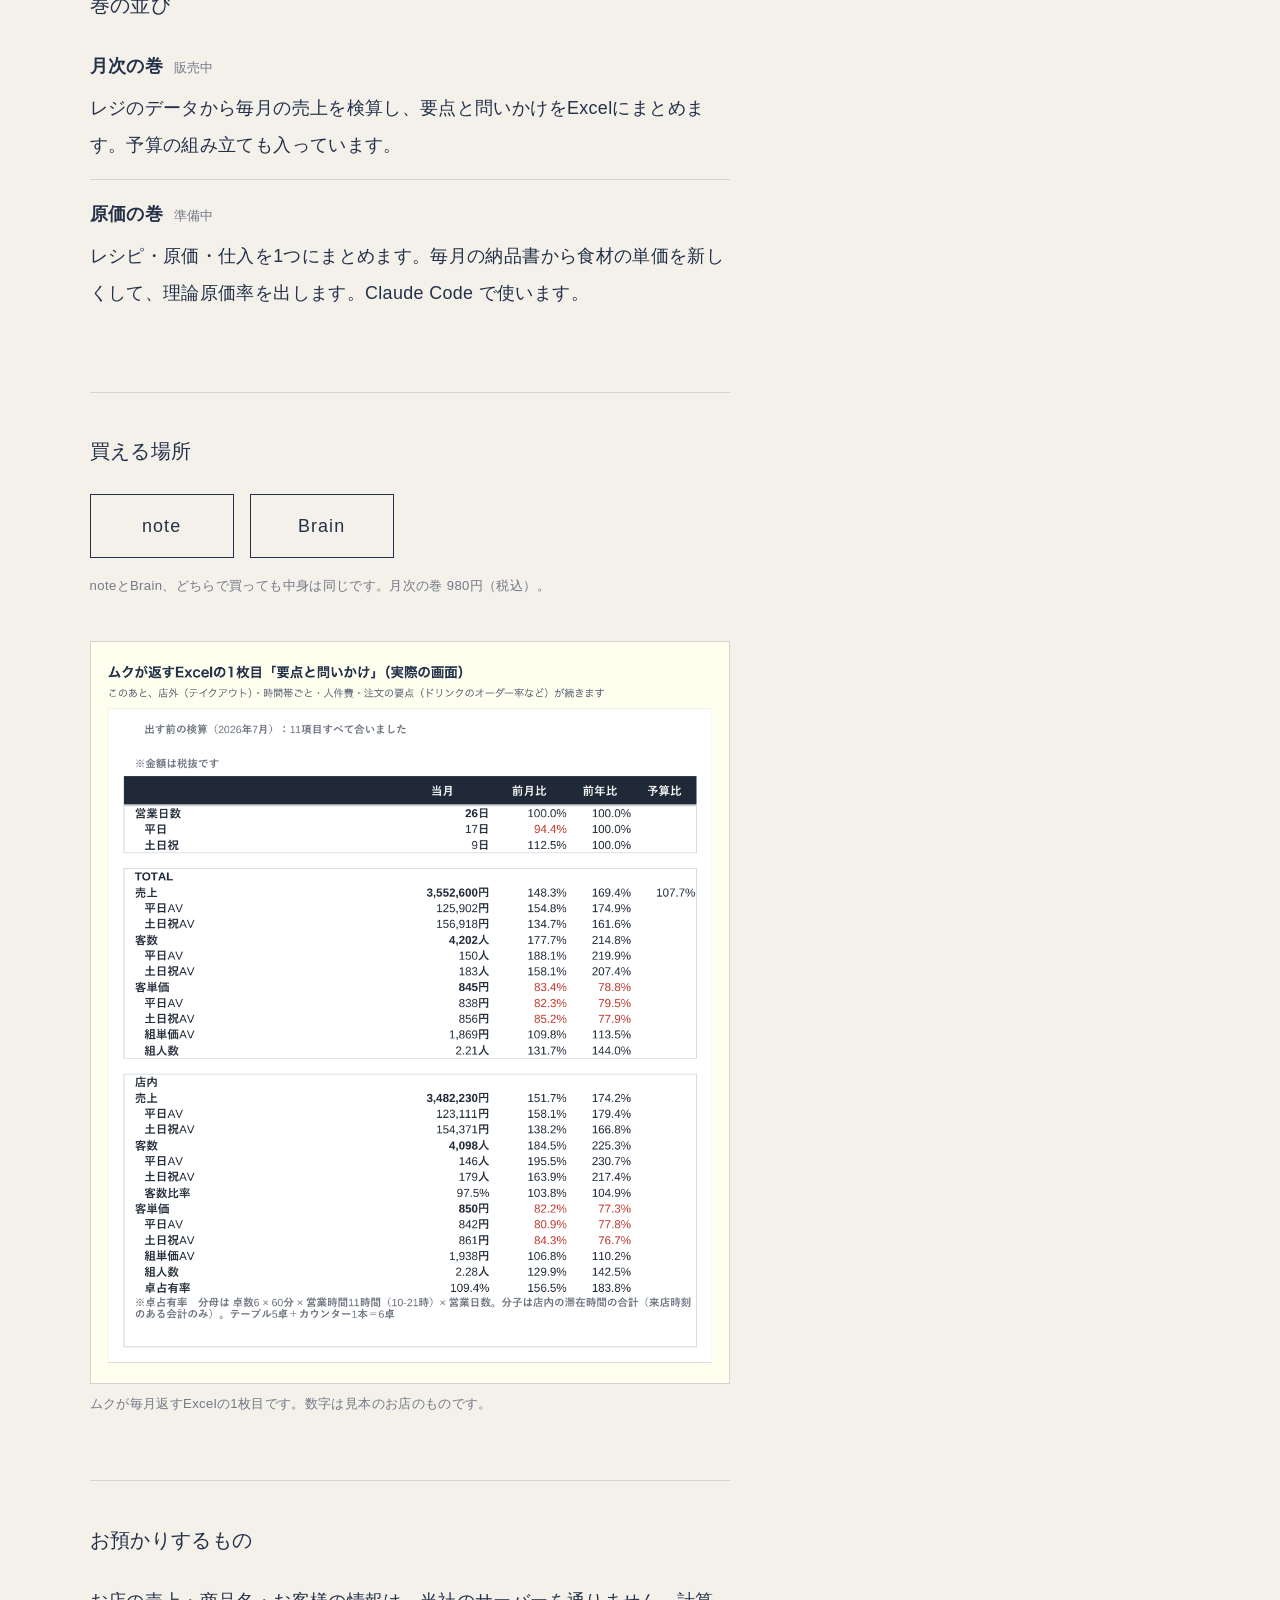
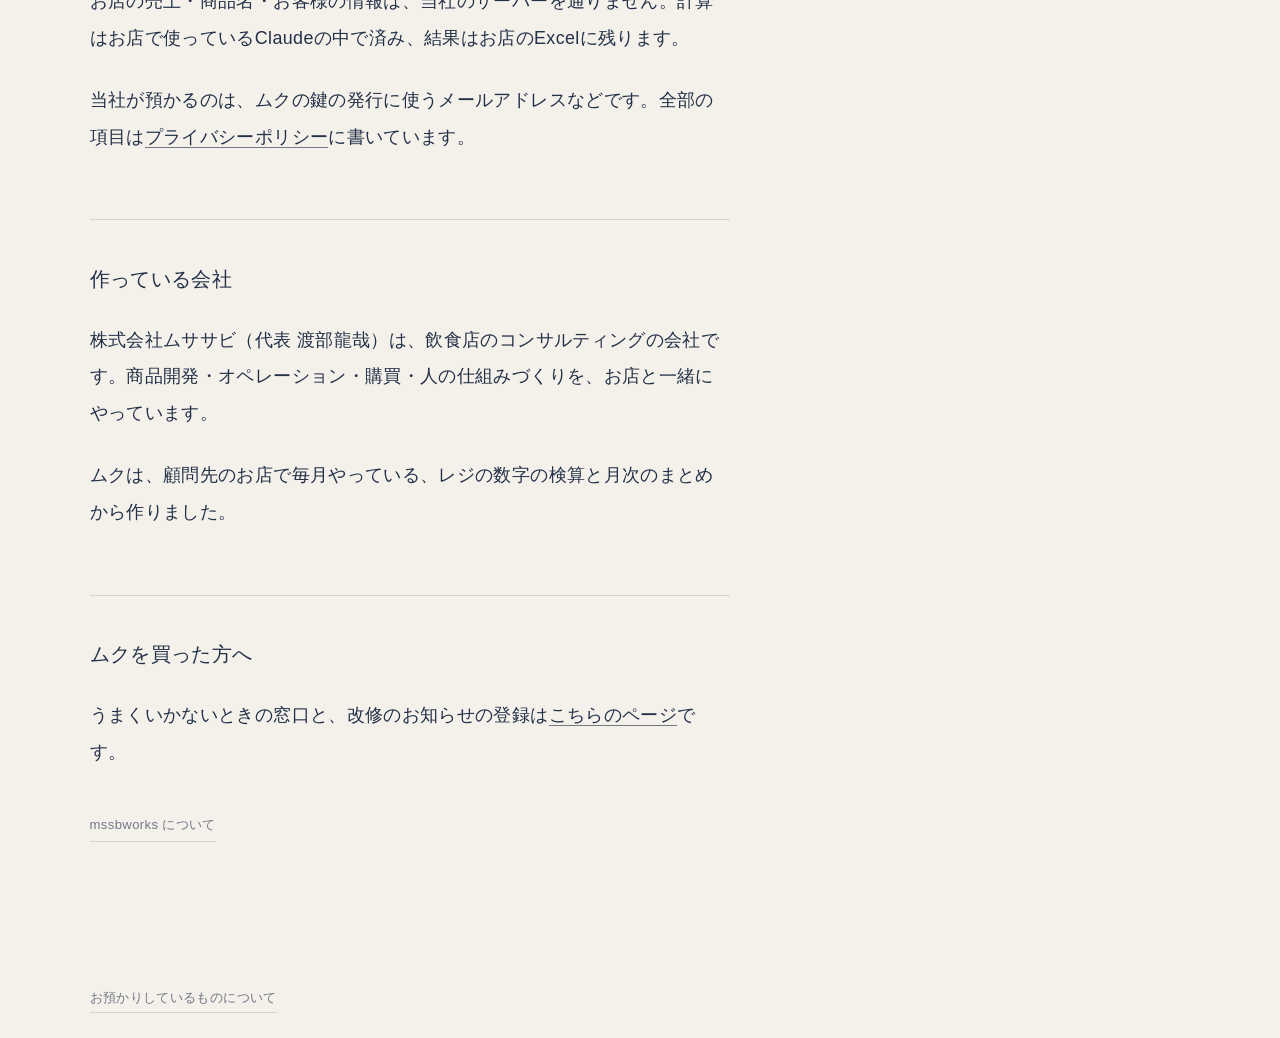
==== commit 3fc54350: "ムクのページを作り直し、窓口を /muku/help/ に分けた（10/13 渡部 A） - /muku/：動画A・使えるお店・巻の並び・買える場所（note と Brain）・見本の画面・お預かりす" ====
--- a/muku/index.html
+++ b/muku/index.html
@@ -23,7 +23,7 @@
        3行の比率は原寸（muku 320px / Restaurant Tools 36px / for long life 27px）に合わせて
        emで持たせているので、親の font-size を変えれば全体が同じ形のまま伸縮する */
     .muku__mark{
-      font-size:clamp(56px, 13vw, 104px);
+      font-size:clamp(44px, 9vw, 76px);
       margin:0 0 var(--s4);
       font-family:"Helvetica Neue", Arial, sans-serif;
       font-weight:400;
@@ -50,7 +50,37 @@
     .muku__back{ margin-top:var(--s4); }
     .muku__link:hover,
     .muku__back:hover{ color:var(--ink); border-bottom-color:var(--ink-soft); }
+    /* 2026-10-13 作り直しで足した分 */
+    .muku__video{ position:relative; aspect-ratio:16/9; margin:var(--s4) 0 var(--s2); background:rgba(35,49,72,.06); }
+    .muku__video iframe{ position:absolute; inset:0; width:100%; height:100%; border:0; }
+    .muku__cap{ font-size:var(--fs-small); color:var(--ink-soft); line-height:1.9; margin:0; }
+    .muku__dl{ margin:0; }
+    .muku__dl div{ padding:var(--s2) 0; }
+    .muku__dl div + div{ border-top:1px solid var(--hair); }
+    .muku__dl div:first-child{ padding-top:0; }
+    .muku__body a, .muku__dl a{ color:inherit; text-decoration:none; border-bottom:1px solid var(--ink-soft); }
+    .muku__body a:hover, .muku__dl a:hover{ border-bottom-color:var(--ink); }
+    .muku__dl dt{ font-weight:600; margin:0 0 .3em; }
+    .muku__dl dt small{ font-weight:400; font-size:var(--fs-small); color:var(--ink-soft); margin-left:.8em; }
+    .muku__dl dd{ margin:0; }
+    .muku__buy{ display:flex; flex-wrap:wrap; gap:var(--s2); margin:var(--s3) 0 var(--s2); padding:0; list-style:none; }
+    .muku__buy a{
+      display:inline-block; min-width:9rem; text-align:center;
+      padding:.7em 1.4em; border:1px solid var(--ink); color:var(--ink);
+      text-decoration:none; letter-spacing:.06em;
+    }
+    .muku__buy a:hover{ background:var(--ink); color:var(--bg); }
+    .muku__fig{ margin:var(--s4) 0 0; }
+    .muku__fig img{ display:block; width:100%; height:auto; border:1px solid var(--hair); }
+    .muku__fig figcaption{ margin-top:var(--s1); }
   </style>
+  <script>
+    // 旧 /muku/#help（窓口）で来た人を、窓口のページへ送る。描く前に送る。
+    // ムクの手順書と Brain の有料部分がまだ /muku/#help を出しているため（2026-10-13）
+    function toHelp(){ if(location.hash === '#help'){ location.replace('/muku/help/'); } }
+    toHelp();
+    window.addEventListener('hashchange', toHelp);
+  </script>
 </head>
 <body>
 
@@ -69,146 +99,91 @@
         <div class="muku__body">
           <p>飲食店のレジのジャーナルを読んで、数字の検算と分析をし、店との対話を通して論点を整理する道具です。Claudeに「コネクタ（MCP）」としてつないで使います。</p>
           <p>買って終わりではなく、使うほど店の事情を覚えて読みが深くなる。育てるコンサルです。</p>
-          <!-- 2026-10-01: noteの販売ページへのリンクを外した（渡部 A）。Brainでも売るようになり、
-               Brainの有料部分からこのページの窓口に飛ばしている。Brainのガイドライン10
-               （同じ商品を買える別の場所への案内はNG）に当たらないようにするため -->
+        </div>
+
+        <div class="muku__video">
+          <iframe src="https://www.youtube-nocookie.com/embed/5B0RkLtmnhk" title="ムクの初回診断（見本のお店）" loading="lazy"
+                  allow="accelerometer; encrypted-media; gyroscope; picture-in-picture; fullscreen" allowfullscreen></iframe>
+        </div>
+        <p class="muku__cap">見本のお店「つばめカフェ」の7月の締めを、ムクと一緒に見ていく動画です（2分37秒）。つばめカフェは見本用に作ったお店で、実在しません。</p>
+
+        <hr class="muku__rule">
+
+        <p class="muku__sub">使えるお店</p>
+        <dl class="muku__dl">
+          <div>
+            <dt>読めるレジ</dt>
+            <dd>Airレジとでん票くんです。ほかのレジのお店は、買う前に<a href="/#contact">お問い合わせ</a>ください。</dd>
+          </div>
+          <div>
+            <dt>要るもの</dt>
+            <dd>Claude（Anthropic社のAI）のアカウントです。月次の巻は、Claudeの無料プランのチャットで始められます。</dd>
+          </div>
+        </dl>
+
+        <hr class="muku__rule">
+
+        <p class="muku__sub">巻の並び</p>
+        <dl class="muku__dl">
+          <div>
+            <dt>月次の巻<small>販売中</small></dt>
+            <dd>レジのデータから毎月の売上を検算し、要点と問いかけをExcelにまとめます。予算の組み立ても入っています。</dd>
+          </div>
+          <div>
+            <dt>原価の巻<small>準備中</small></dt>
+            <dd>レシピ・原価・仕入を1つにまとめます。毎月の納品書から食材の単価を新しくして、理論原価率を出します。Claude Code で使います。</dd>
+          </div>
+        </dl>
+
+        <hr class="muku__rule">
+
+        <!-- 買える場所。note と Brain を同じ大きさで並べる（2026-10-13 渡部 A）。
+             リンクは /muku/go/ の転送ページを通す。転送ページの閲覧数＝押された数。
+             値段は1回だけ、小さく（980円を大きく打ち出さない・10/5 渡部） -->
+        <p class="muku__sub">買える場所</p>
+        <ul class="muku__buy">
+          <li><a href="/muku/go/note/">note</a></li>
+          <li><a href="/muku/go/brain/">Brain</a></li>
+        </ul>
+        <p class="muku__note">noteとBrain、どちらで買っても中身は同じです。月次の巻 980円（税込）。</p>
+
+        <figure class="muku__fig">
+          <a href="../img/muku_yoten.png"><img src="../img/muku_yoten.png" width="1140" height="1324" loading="lazy"
+               alt="ムクが返すExcelの1枚目。売上・客数・客単価を、前月比・前年比・予算比で並べた表"></a>
+          <figcaption class="muku__cap">ムクが毎月返すExcelの1枚目です。数字は見本のお店のものです。</figcaption>
+        </figure>
+
+        <hr class="muku__rule">
+
+        <p class="muku__sub">お預かりするもの</p>
+        <div class="muku__body">
+          <p>お店の売上・商品名・お客様の情報は、当社のサーバーを通りません。計算はお店で使っているClaudeの中で済み、結果はお店のExcelに残ります。</p>
+          <p>当社が預かるのは、ムクの鍵の発行に使うメールアドレスなどです。全部の項目は<a href="/privacy/">プライバシーポリシー</a>に書いています。</p>
         </div>
 
         <hr class="muku__rule">
 
-        <p class="muku__sub">改修のお知らせ</p>
-
+        <p class="muku__sub">作っている会社</p>
         <div class="muku__body">
-          <p>ムクは今後も改修を重ねていきます。対応するレジを増やしたり、読みの精度を上げたり。</p>
-          <p>大きな改修があったとき、買っていただいた方にメールでお知らせします。それ以外は送りません。</p>
+          <p>株式会社ムササビ（代表 渡部龍哉）は、飲食店のコンサルティングの会社です。商品開発・オペレーション・購買・人の仕組みづくりを、お店と一緒にやっています。</p>
+          <p>ムクは、顧問先のお店で毎月やっている、レジの数字の検算と月次のまとめから作りました。</p>
         </div>
-
-        <!-- 送信は Web3Forms ＋ AJAX で同ページ完結（トップの問い合わせフォームと同じ鍵・件名だけ分けている） -->
-        <form action="https://api.web3forms.com/submit" method="POST" class="contact-form muku__form">
-          <input type="hidden" name="access_key" value="c66047d3-dc98-4911-8b6a-f69b80456201">
-          <input type="hidden" name="subject" value="ムク・改修のお知らせ登録">
-          <input type="hidden" name="from_name" value="ムク 改修のお知らせ">
-          <input type="hidden" name="source" value="muku-update">
-          <input type="checkbox" name="botcheck" style="display:none" tabindex="-1" aria-hidden="true">
-          <div class="contact-fields">
-            <div class="field">
-              <label for="mf-email">メールアドレス</label>
-              <input id="mf-email" name="email" type="email" autocomplete="email" inputmode="email" required>
-            </div>
-            <button type="submit" class="contact-submit">登録する</button>
-          </div>
-          <p class="contact-done" hidden>登録しました。大きな改修があったときに、このアドレスへお知らせします。</p>
-          <p class="contact-error" hidden>登録できませんでした。時間をおいて、もう一度お試しください。</p>
-        </form>
-
-        <p class="muku__note">いただいたアドレスは、このお知らせ以外には使いません。やめたいときは、届いたメールにそのまま返信してください。</p>
 
         <hr class="muku__rule">
 
-        <!-- ムクの窓口。ムクが「検算が合いませんでした」と出すときの送り先もここ。
-             送り先はトップの問い合わせと同じ（Web3Forms＋うちのWorker）で、
-             source で見分ける。**窓口を2つにしない**——記録が2箇所に散ると片方が腐る -->
-        <p class="muku__sub" id="help">うまくいかないとき</p>
-
+        <p class="muku__sub">ムクを買った方へ</p>
         <div class="muku__body">
-          <p>数字が合わない。動かない。データが読み込めない。ムクが「検算が合いませんでした」と言ったときも、ここから送ってください。</p>
-          <p><strong>どこが原因かは、こちらで調べます。</strong>レジの設定のこともあれば、ムクの読み取り側のこともあります。切り分けはこちらでやるので、気づいた時点でそのまま送ってください。</p>
+          <p>うまくいかないときの窓口と、改修のお知らせの登録は<a href="/muku/help/">こちらのページ</a>です。</p>
         </div>
-
-        <form action="https://api.web3forms.com/submit" method="POST" class="contact-form muku__form" data-source="muku-help">
-          <input type="hidden" name="access_key" value="c66047d3-dc98-4911-8b6a-f69b80456201">
-          <input type="hidden" name="subject" value="ムク・うまくいかないとき">
-          <input type="hidden" name="from_name" value="ムク 窓口">
-          <input type="hidden" name="source" value="muku-help">
-          <input type="checkbox" name="botcheck" style="display:none" tabindex="-1" aria-hidden="true">
-          <div class="contact-fields">
-            <div class="field">
-              <label for="hf-name">お店の名前</label>
-              <input id="hf-name" name="name" type="text" autocomplete="organization" required>
-            </div>
-            <div class="field">
-              <label for="hf-email">メールアドレス</label>
-              <input id="hf-email" name="email" type="email" autocomplete="email" inputmode="email" required>
-            </div>
-            <div class="field">
-              <label for="hf-message">困っていること</label>
-              <textarea id="hf-message" name="message" rows="5" required></textarea>
-            </div>
-            <button type="submit" class="contact-submit">送信する</button>
-          </div>
-          <p class="contact-done" hidden>送信しました。こちらで確かめて、直せるものは直してご連絡します。</p>
-          <p class="contact-error" hidden>送信できませんでした。時間をおいて、もう一度お試しください。</p>
-        </form>
-
-        <p class="muku__note">使っているレジの名前と、どの月のことかを書いていただけると早いです。ムクが出した文をそのまま貼っていただくのが一番確かです。</p>
 
         <a class="muku__back" href="../">mssbworks について</a>
       </div>
     </section>
-        <div class="wrap">
-        <p class="muku__sub" style="margin-top:2rem"><a class="muku__link" href="/privacy/">お預かりしているものについて</a></p>
-      </div>
+    <div class="wrap">
+      <p class="muku__sub" style="margin-top:2rem"><a class="muku__link" href="/privacy/">お預かりしているものについて</a></p>
+    </div>
 </main>
 
-  <script>
-    (function(){
-      // このページにはフォームが2つある（改修のお知らせの登録／うまくいかないとき）。
-      // どちらも同じ扱いにする。**querySelector（1つ目だけ）にしない**——
-      // 足したフォームが黙って動かない、という形の事故になる
-      var forms = Array.prototype.slice.call(document.querySelectorAll('.muku__form'));
-      if(!forms.length) return;
-
-      // うちのWorkerにも同じ内容を送る（並走）。預け先をWeb3Formsからうちへ移すための準備。
-      // **画面の成否はWeb3Forms側だけで決める。**Workerが落ちても送れなくなってはいけないので、
-      // こちらの失敗は握りつぶしてコンソールに出す。
-      // お知らせの登録は /api/signup、窓口は /api/contact と、受け口が違う
-      var BASE = 'https://muku-mcp.muku-mcp.workers.dev';
-
-      function alsoSend(form, fd){
-        var src = form.getAttribute('data-source') || fd.get('source') || '';
-        var path = (src === 'muku-help') ? '/api/contact' : '/api/signup';
-        var body = {};
-        fd.forEach(function(v, k){ body[k] = String(v); });
-        if(path === '/api/signup' && !body.note){ body.note = body.message || ''; }
-        fetch(BASE + path, {
-          method:'POST', headers:{'Content-Type':'application/json'}, body: JSON.stringify(body)
-        }).then(function(r){
-          if(!r.ok){ console.warn('控えの送信が失敗しました', path, r.status); }
-        }).catch(function(err){ console.warn('控えの送信が失敗しました', path, err); });
-      }
-
-      forms.forEach(function(form){
-        var fields = form.querySelector('.contact-fields');
-        var done   = form.querySelector('.contact-done');
-        var errMsg = form.querySelector('.contact-error');
-
-        form.addEventListener('submit', function(e){
-          e.preventDefault();
-          errMsg.hidden = true;
-          var fd = new FormData(form);
-          alsoSend(form, fd);
-          fetch('https://api.web3forms.com/submit', { method:'POST', headers:{'Accept':'application/json'}, body: fd })
-            .then(function(r){ return r.json(); })
-            .then(function(json){
-              if(json.success){ fields.hidden = true; done.hidden = false; }
-              else { errMsg.hidden = false; }
-            })
-            .catch(function(){ errMsg.hidden = false; });
-        });
-      });
-
-      // #help で来たら、その位置まで一息で連れていく。
-      // ムクが出す送り先がここなので、着いたのに何も無い状態を作らない
-      function goHelp(){
-        if(location.hash !== '#help') return;
-        var el = document.getElementById('help');
-        if(el){ el.scrollIntoView({ block:'start' }); }
-      }
-      window.addEventListener('hashchange', goHelp);
-      window.addEventListener('load', goHelp);
-      goHelp();
-    })();
-  </script>
-
+  <!-- CF_BEACON -->
 </body>
 </html>
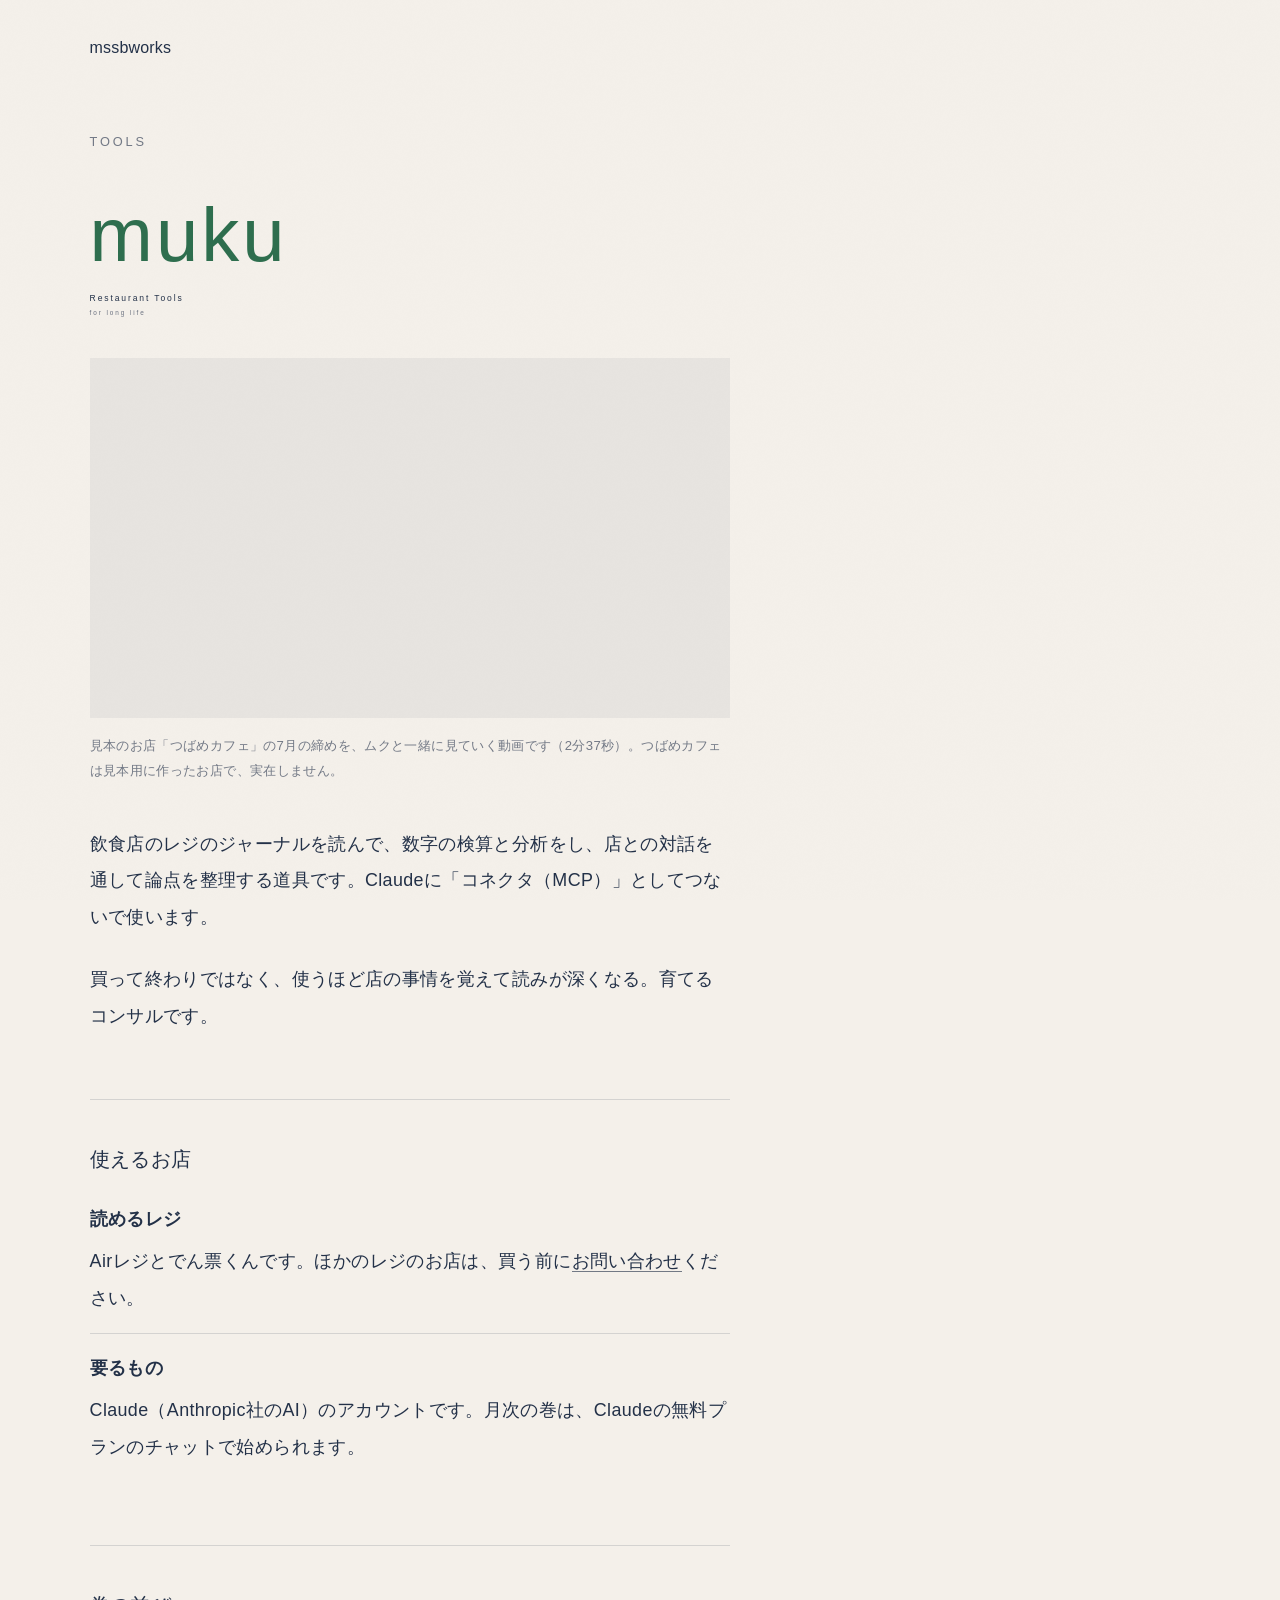
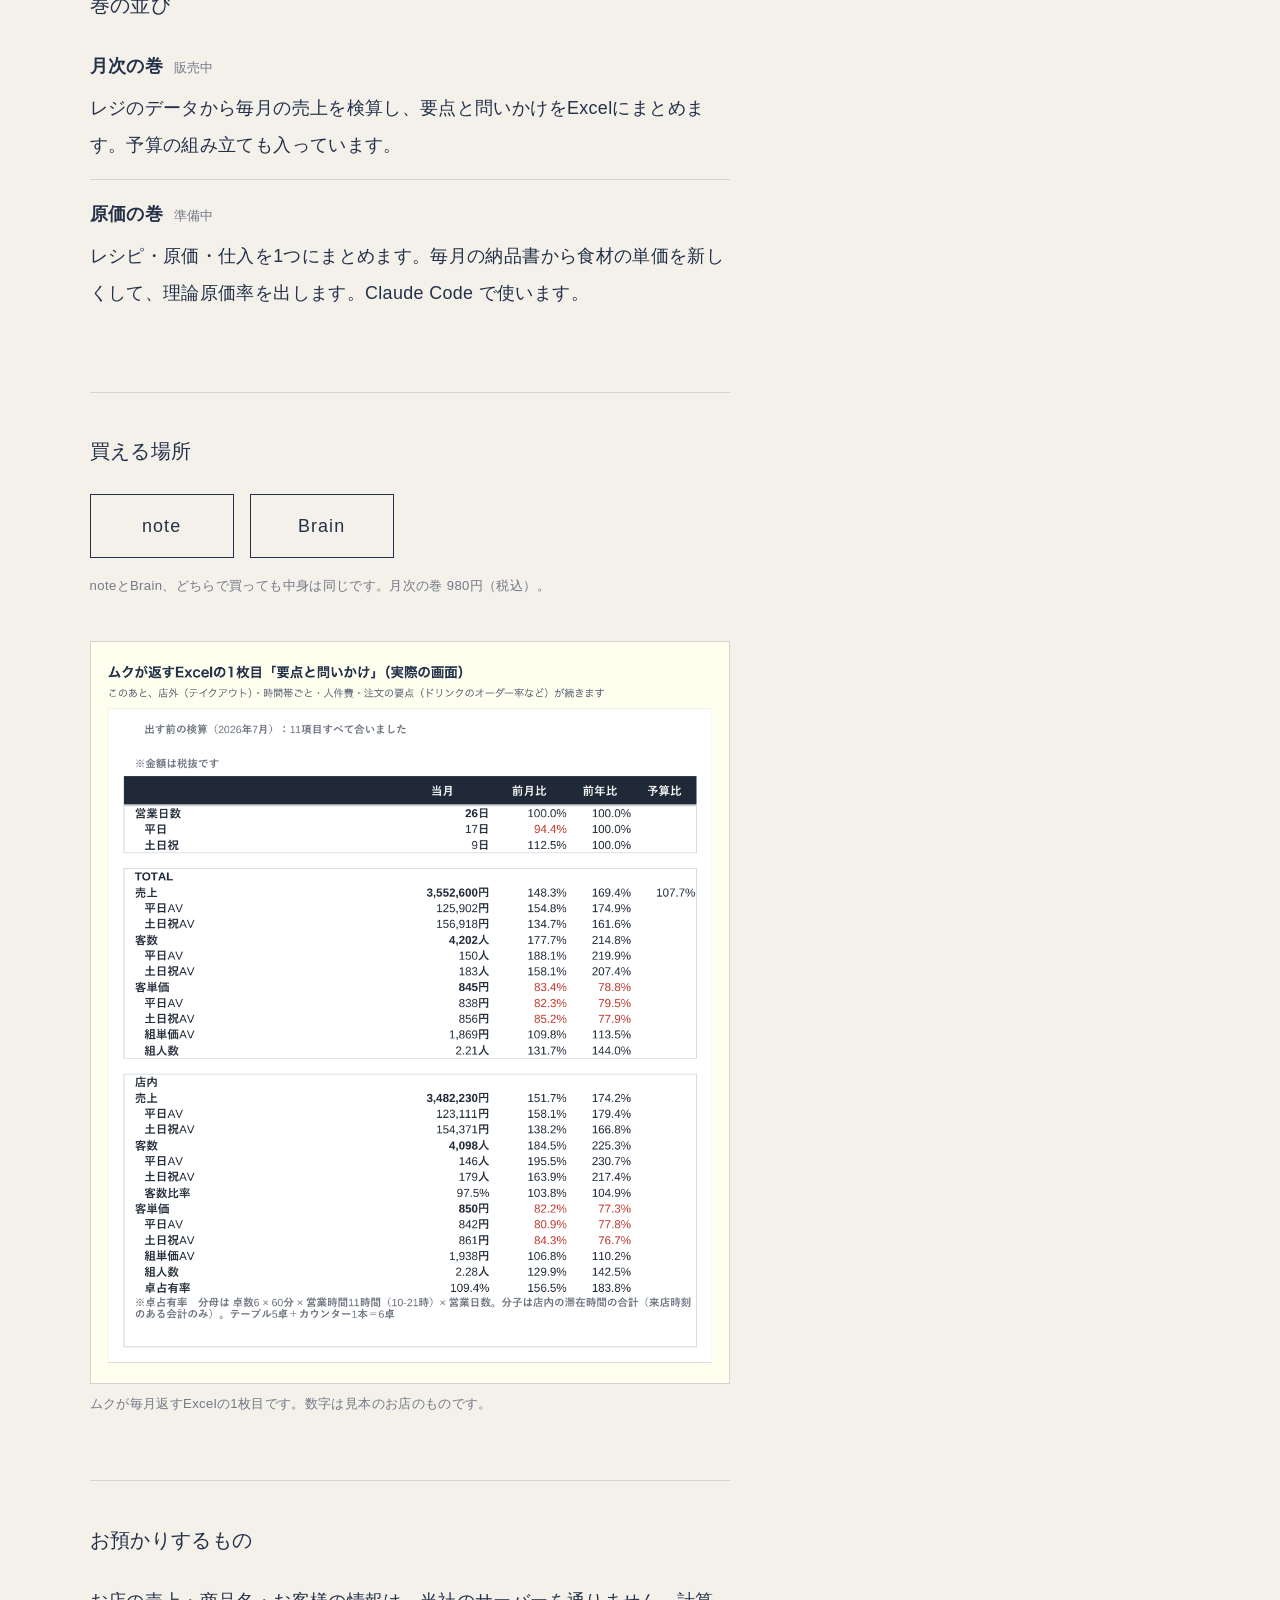
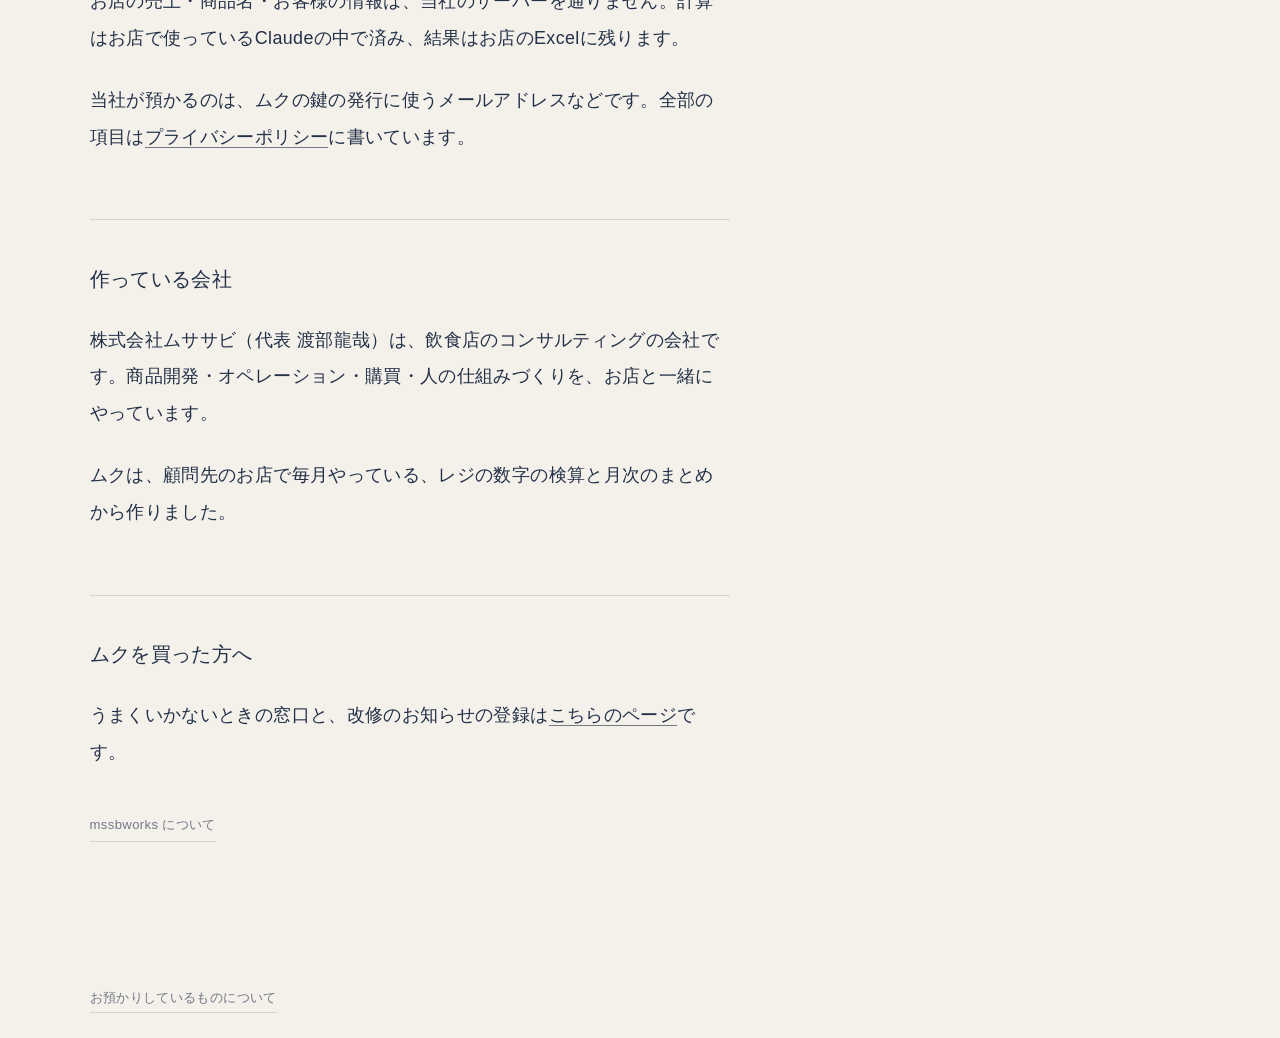
==== commit 5592c60a: "ムクのページ：動画をロゴのすぐ下へ。スマホの最初の画面に動画が丸ごと入るように（10/13） Co-Authored-By: Claude Opus 5.5 <noreply@anthropic.co" ====
--- a/muku/index.html
+++ b/muku/index.html
@@ -51,9 +51,9 @@
     .muku__link:hover,
     .muku__back:hover{ color:var(--ink); border-bottom-color:var(--ink-soft); }
     /* 2026-10-13 作り直しで足した分 */
-    .muku__video{ position:relative; aspect-ratio:16/9; margin:var(--s4) 0 var(--s2); background:rgba(35,49,72,.06); }
+    .muku__video{ position:relative; aspect-ratio:16/9; margin:0 0 var(--s2); background:rgba(35,49,72,.06); }
     .muku__video iframe{ position:absolute; inset:0; width:100%; height:100%; border:0; }
-    .muku__cap{ font-size:var(--fs-small); color:var(--ink-soft); line-height:1.9; margin:0; }
+    .muku__cap{ font-size:var(--fs-small); color:var(--ink-soft); line-height:1.9; margin:0 0 var(--s4); }
     .muku__dl{ margin:0; }
     .muku__dl div{ padding:var(--s2) 0; }
     .muku__dl div + div{ border-top:1px solid var(--hair); }
@@ -96,16 +96,18 @@
           <span class="muku__l2">for long life</span>
         </div>
 
+        <div class="muku__video">
+          <iframe src="https://www.youtube-nocookie.com/embed/5B0RkLtmnhk" title="ムクの初回診断（見本のお店）" loading="lazy"
+                  allow="accelerometer; encrypted-media; gyroscope; picture-in-picture; fullscreen" allowfullscreen></iframe>
+        </div>
+        <p class="muku__cap">見本のお店「つばめカフェ」の7月の締めを、ムクと一緒に見ていく動画です（2分37秒）。つばめカフェは見本用に作ったお店で、実在しません。</p>
+
+
         <div class="muku__body">
           <p>飲食店のレジのジャーナルを読んで、数字の検算と分析をし、店との対話を通して論点を整理する道具です。Claudeに「コネクタ（MCP）」としてつないで使います。</p>
           <p>買って終わりではなく、使うほど店の事情を覚えて読みが深くなる。育てるコンサルです。</p>
         </div>
 
-        <div class="muku__video">
-          <iframe src="https://www.youtube-nocookie.com/embed/5B0RkLtmnhk" title="ムクの初回診断（見本のお店）" loading="lazy"
-                  allow="accelerometer; encrypted-media; gyroscope; picture-in-picture; fullscreen" allowfullscreen></iframe>
-        </div>
-        <p class="muku__cap">見本のお店「つばめカフェ」の7月の締めを、ムクと一緒に見ていく動画です（2分37秒）。つばめカフェは見本用に作ったお店で、実在しません。</p>
 
         <hr class="muku__rule">
 
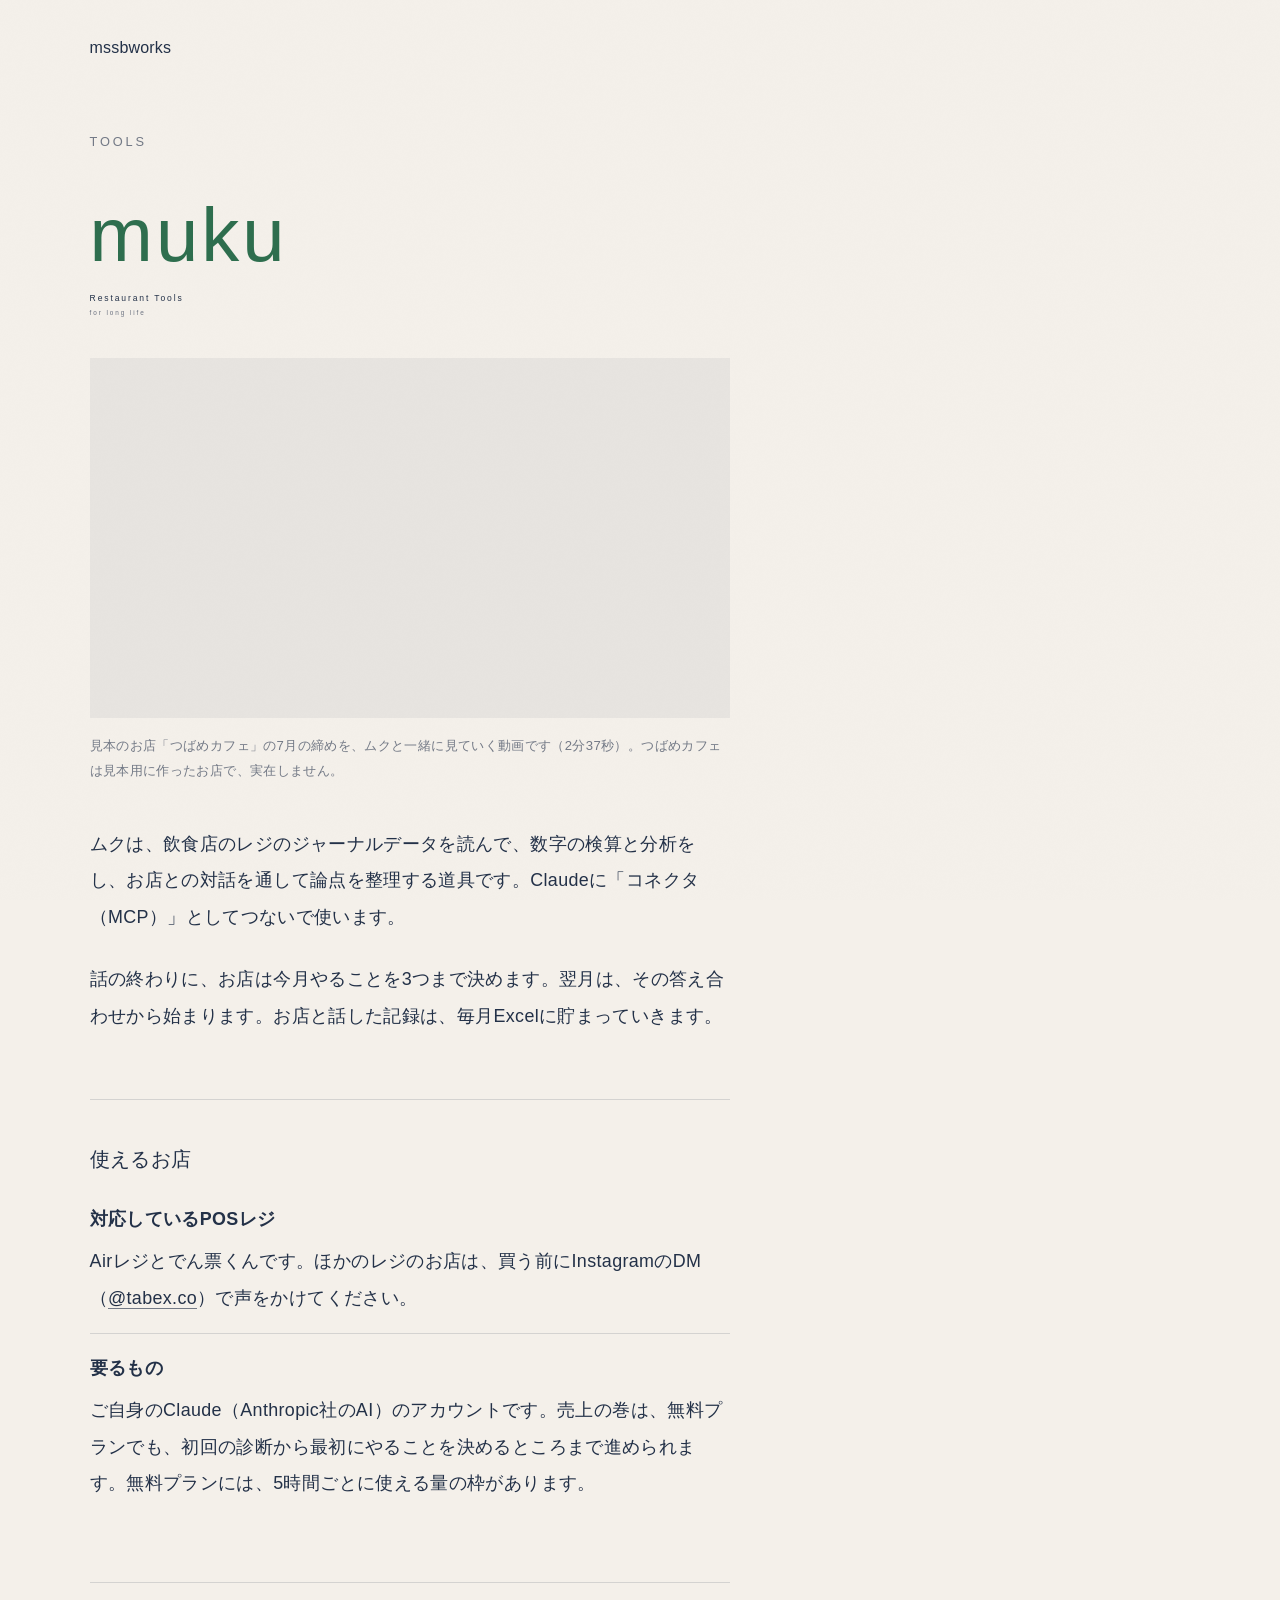
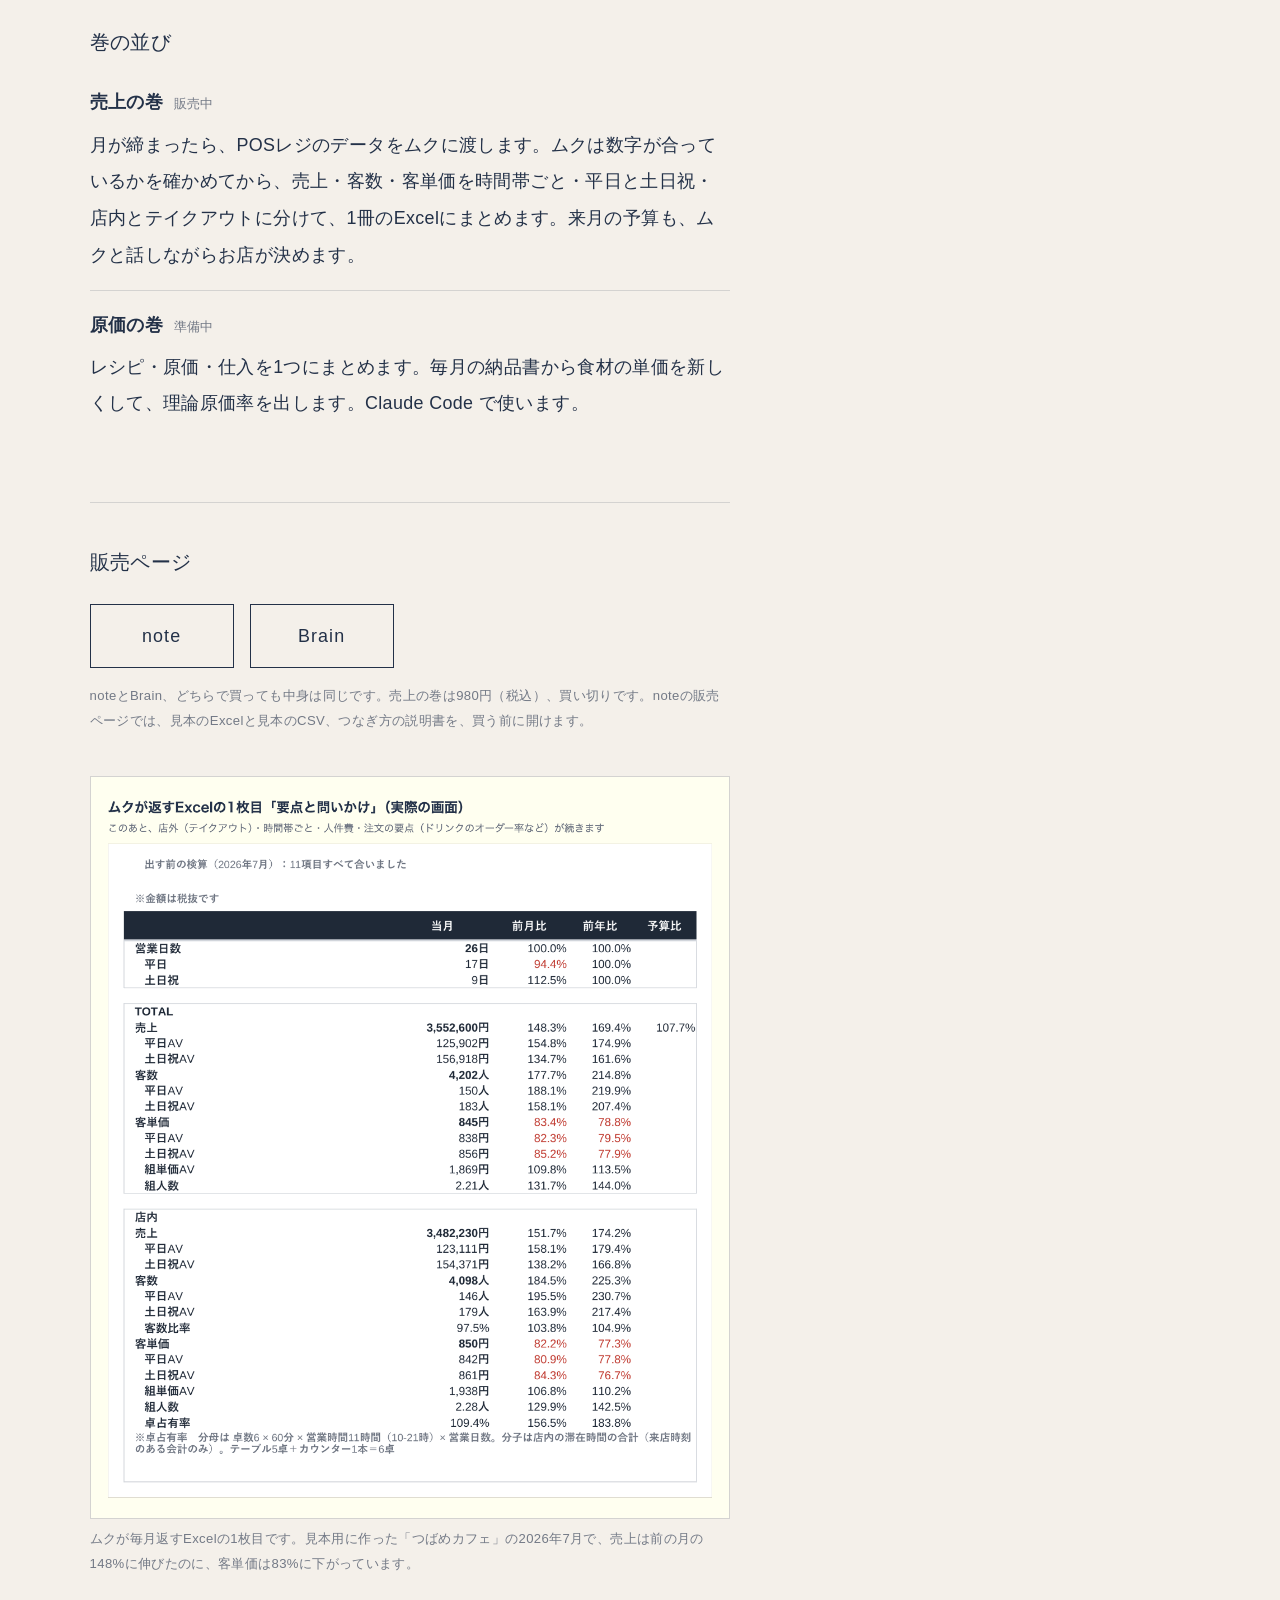
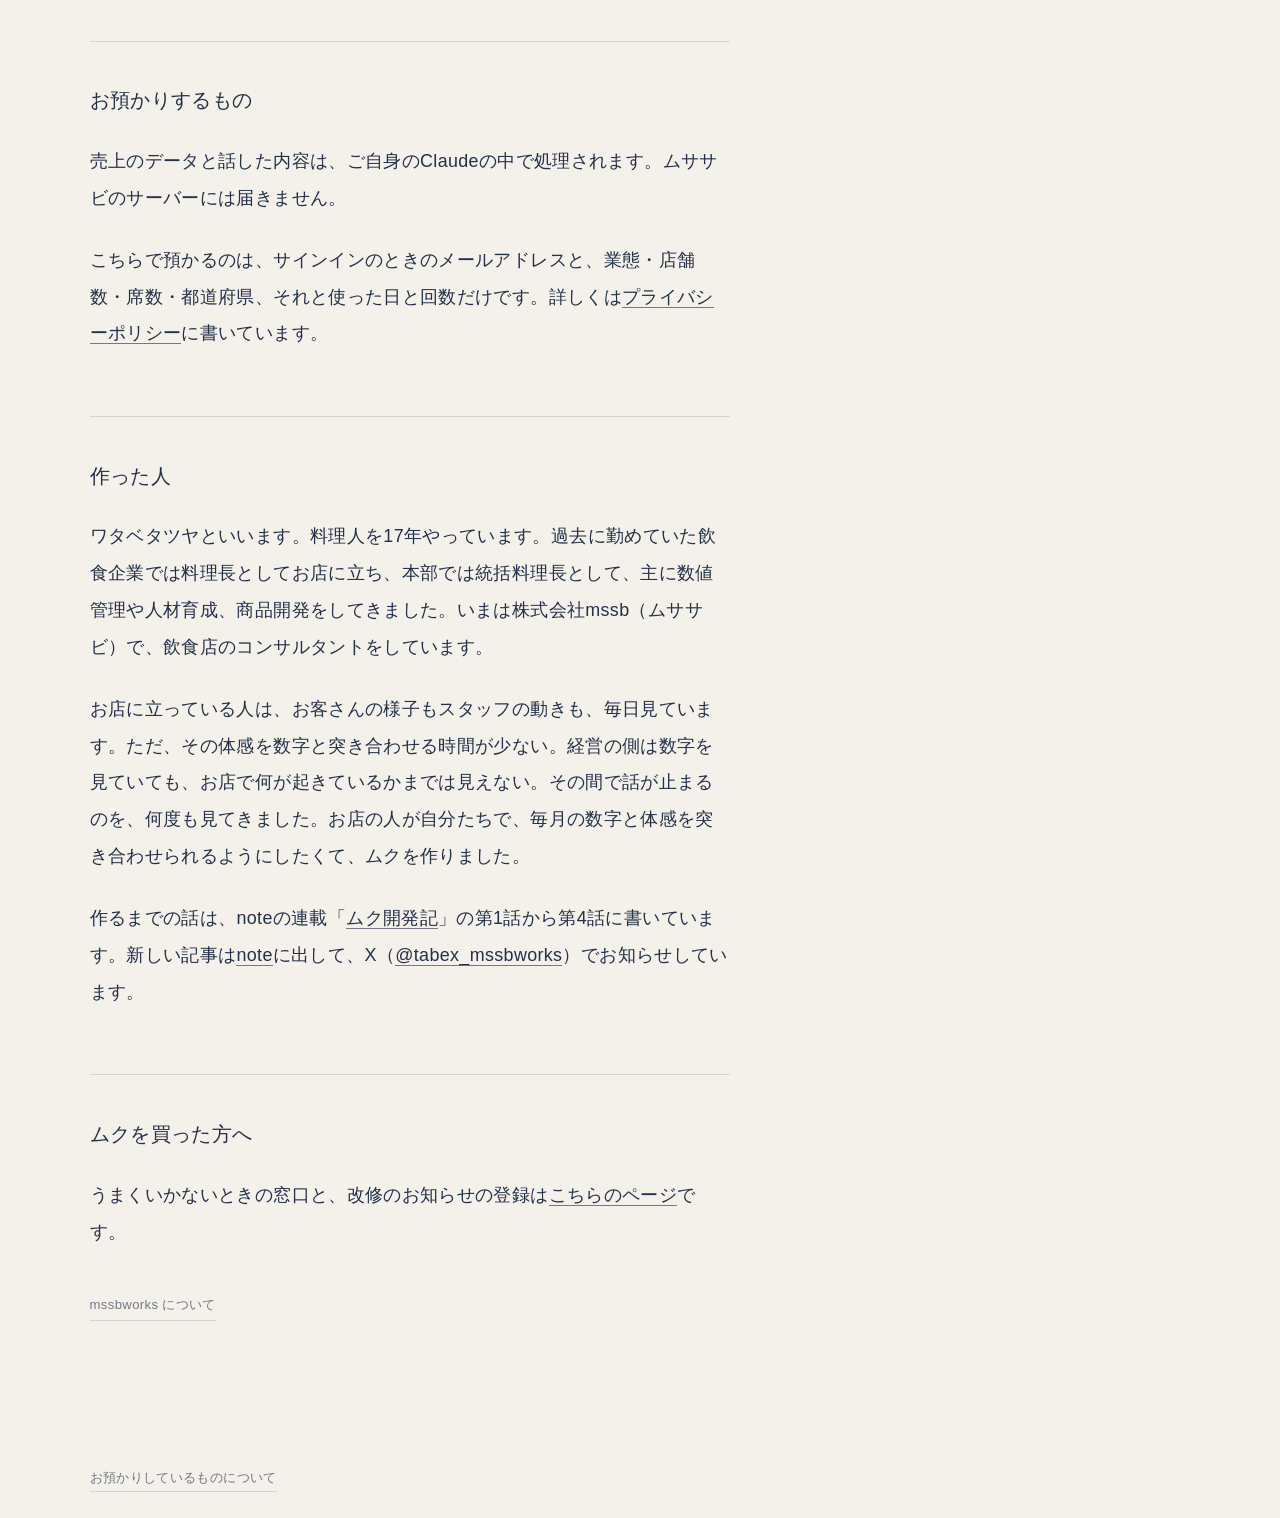
==== commit 88822313: "ムクのページ・窓口・ポリシーの文を note の言い方に合わせた（10/13 渡部の直し・久保田と青木の検収） - 月次の巻→売上の巻、買える場所→販売ページ、育てるコンサル→記録が貯まり翌月は答え合" ====
--- a/muku/index.html
+++ b/muku/index.html
@@ -4,6 +4,16 @@
   <meta charset="utf-8">
   <meta name="viewport" content="width=device-width, initial-scale=1">
   <title>ムク — mssbworks</title>
+  <meta name="description" content="Claudeにつないで使う、飲食店のための道具「ムク」です。月が締まったらレジのデータを渡すと、検算してから1冊のExcelにまとめ、気になるところをお店に問いかけます。対応はAirレジとでん票くん。">
+  <meta property="og:type" content="website">
+  <meta property="og:site_name" content="mssbworks">
+  <meta property="og:title" content="ムク — mssbworks">
+  <meta property="og:description" content="Claudeにつないで使う、飲食店のための道具「ムク」です。月が締まったらレジのデータを渡すと、検算してから1冊のExcelにまとめ、気になるところをお店に問いかけます。対応はAirレジとでん票くん。">
+  <meta property="og:url" content="https://mssbworks.com/muku/">
+  <meta property="og:image" content="https://mssbworks.com/img/og.png?v=1">
+  <meta property="og:image:width" content="1200">
+  <meta property="og:image:height" content="630">
+  <meta property="og:locale" content="ja_JP">
   <link rel="apple-touch-icon-precomposed" sizes="512x512" href="../img/apple-touch-icon.png?v=12">
   <link rel="icon" type="image/png" sizes="32x32" href="../img/favicon-32.png?v=12">
   <link rel="stylesheet" href="../style.css">
@@ -104,8 +114,8 @@
 
 
         <div class="muku__body">
-          <p>飲食店のレジのジャーナルを読んで、数字の検算と分析をし、店との対話を通して論点を整理する道具です。Claudeに「コネクタ（MCP）」としてつないで使います。</p>
-          <p>買って終わりではなく、使うほど店の事情を覚えて読みが深くなる。育てるコンサルです。</p>
+          <p>ムクは、飲食店のレジのジャーナルデータを読んで、数字の検算と分析をし、お店との対話を通して論点を整理する道具です。Claudeに「コネクタ（MCP）」としてつないで使います。</p>
+          <p>話の終わりに、お店は今月やることを3つまで決めます。翌月は、その答え合わせから始まります。お店と話した記録は、毎月Excelに貯まっていきます。</p>
         </div>
 
 
@@ -114,12 +124,12 @@
         <p class="muku__sub">使えるお店</p>
         <dl class="muku__dl">
           <div>
-            <dt>読めるレジ</dt>
-            <dd>Airレジとでん票くんです。ほかのレジのお店は、買う前に<a href="/#contact">お問い合わせ</a>ください。</dd>
+            <dt>対応しているPOSレジ</dt>
+            <dd>Airレジとでん票くんです。ほかのレジのお店は、買う前にInstagramのDM（<a href="https://www.instagram.com/tabex.co/">@tabex.co</a>）で声をかけてください。</dd>
           </div>
           <div>
             <dt>要るもの</dt>
-            <dd>Claude（Anthropic社のAI）のアカウントです。月次の巻は、Claudeの無料プランのチャットで始められます。</dd>
+            <dd>ご自身のClaude（Anthropic社のAI）のアカウントです。売上の巻は、無料プランでも、初回の診断から最初にやることを決めるところまで進められます。無料プランには、5時間ごとに使える量の枠があります。</dd>
           </div>
         </dl>
 
@@ -128,8 +138,8 @@
         <p class="muku__sub">巻の並び</p>
         <dl class="muku__dl">
           <div>
-            <dt>月次の巻<small>販売中</small></dt>
-            <dd>レジのデータから毎月の売上を検算し、要点と問いかけをExcelにまとめます。予算の組み立ても入っています。</dd>
+            <dt>売上の巻<small>販売中</small></dt>
+            <dd>月が締まったら、POSレジのデータをムクに渡します。ムクは数字が合っているかを確かめてから、売上・客数・客単価を時間帯ごと・平日と土日祝・店内とテイクアウトに分けて、1冊のExcelにまとめます。来月の予算も、ムクと話しながらお店が決めます。</dd>
           </div>
           <div>
             <dt>原価の巻<small>準備中</small></dt>
@@ -139,36 +149,37 @@
 
         <hr class="muku__rule">
 
-        <!-- 買える場所。note と Brain を同じ大きさで並べる（2026-10-13 渡部 A）。
+        <!-- 販売ページ。note と Brain を同じ大きさで並べる（2026-10-13 渡部 A）。
              リンクは /muku/go/ の転送ページを通す。転送ページの閲覧数＝押された数。
              値段は1回だけ、小さく（980円を大きく打ち出さない・10/5 渡部） -->
-        <p class="muku__sub">買える場所</p>
+        <p class="muku__sub">販売ページ</p>
         <ul class="muku__buy">
           <li><a href="/muku/go/note/">note</a></li>
           <li><a href="/muku/go/brain/">Brain</a></li>
         </ul>
-        <p class="muku__note">noteとBrain、どちらで買っても中身は同じです。月次の巻 980円（税込）。</p>
+        <p class="muku__note">noteとBrain、どちらで買っても中身は同じです。売上の巻は980円（税込）、買い切りです。noteの販売ページでは、見本のExcelと見本のCSV、つなぎ方の説明書を、買う前に開けます。</p>
 
         <figure class="muku__fig">
           <a href="../img/muku_yoten.png"><img src="../img/muku_yoten.png" width="1140" height="1324" loading="lazy"
                alt="ムクが返すExcelの1枚目。売上・客数・客単価を、前月比・前年比・予算比で並べた表"></a>
-          <figcaption class="muku__cap">ムクが毎月返すExcelの1枚目です。数字は見本のお店のものです。</figcaption>
+          <figcaption class="muku__cap">ムクが毎月返すExcelの1枚目です。見本用に作った「つばめカフェ」の2026年7月で、売上は前の月の148%に伸びたのに、客単価は83%に下がっています。</figcaption>
         </figure>
 
         <hr class="muku__rule">
 
         <p class="muku__sub">お預かりするもの</p>
         <div class="muku__body">
-          <p>お店の売上・商品名・お客様の情報は、当社のサーバーを通りません。計算はお店で使っているClaudeの中で済み、結果はお店のExcelに残ります。</p>
-          <p>当社が預かるのは、ムクの鍵の発行に使うメールアドレスなどです。全部の項目は<a href="/privacy/">プライバシーポリシー</a>に書いています。</p>
-        </div>
-
-        <hr class="muku__rule">
-
-        <p class="muku__sub">作っている会社</p>
-        <div class="muku__body">
-          <p>株式会社ムササビ（代表 渡部龍哉）は、飲食店のコンサルティングの会社です。商品開発・オペレーション・購買・人の仕組みづくりを、お店と一緒にやっています。</p>
-          <p>ムクは、顧問先のお店で毎月やっている、レジの数字の検算と月次のまとめから作りました。</p>
+          <p>売上のデータと話した内容は、ご自身のClaudeの中で処理されます。ムササビのサーバーには届きません。</p>
+          <p>こちらで預かるのは、サインインのときのメールアドレスと、業態・店舗数・席数・都道府県、それと使った日と回数だけです。詳しくは<a href="/privacy/">プライバシーポリシー</a>に書いています。</p>
+        </div>
+
+        <hr class="muku__rule">
+
+        <p class="muku__sub">作った人</p>
+        <div class="muku__body">
+          <p>ワタベタツヤといいます。料理人を17年やっています。過去に勤めていた飲食企業では料理長としてお店に立ち、本部では統括料理長として、主に数値管理や人材育成、商品開発をしてきました。いまは株式会社mssb（ムササビ）で、飲食店のコンサルタントをしています。</p>
+          <p>お店に立っている人は、お客さんの様子もスタッフの動きも、毎日見ています。ただ、その体感を数字と突き合わせる時間が少ない。経営の側は数字を見ていても、お店で何が起きているかまでは見えない。その間で話が止まるのを、何度も見てきました。お店の人が自分たちで、毎月の数字と体感を突き合わせられるようにしたくて、ムクを作りました。</p>
+          <p>作るまでの話は、noteの連載「<a href="https://note.com/mssbworks/m/mdec38d812527">ムク開発記</a>」の第1話から第4話に書いています。新しい記事は<a href="https://note.com/mssbworks">note</a>に出して、X（<a href="https://x.com/tabex_mssbworks">@tabex_mssbworks</a>）でお知らせしています。</p>
         </div>
 
         <hr class="muku__rule">
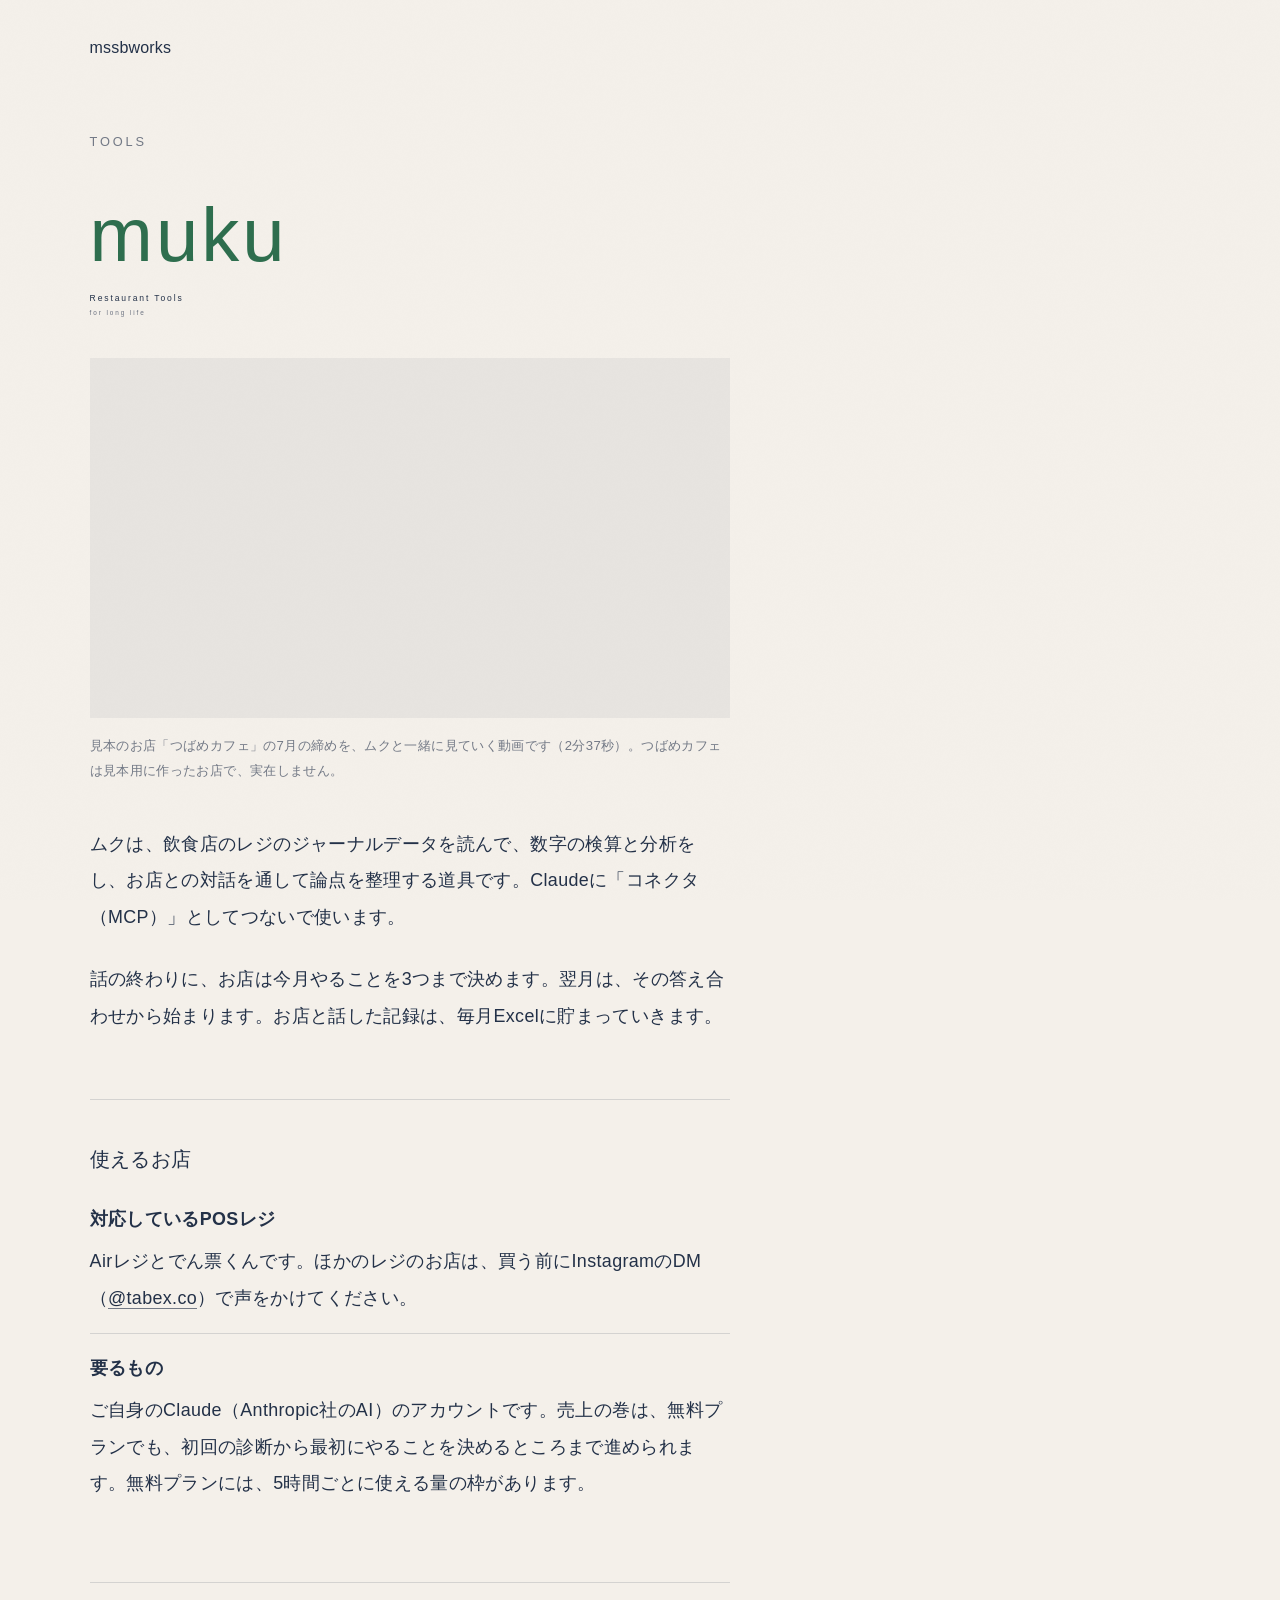
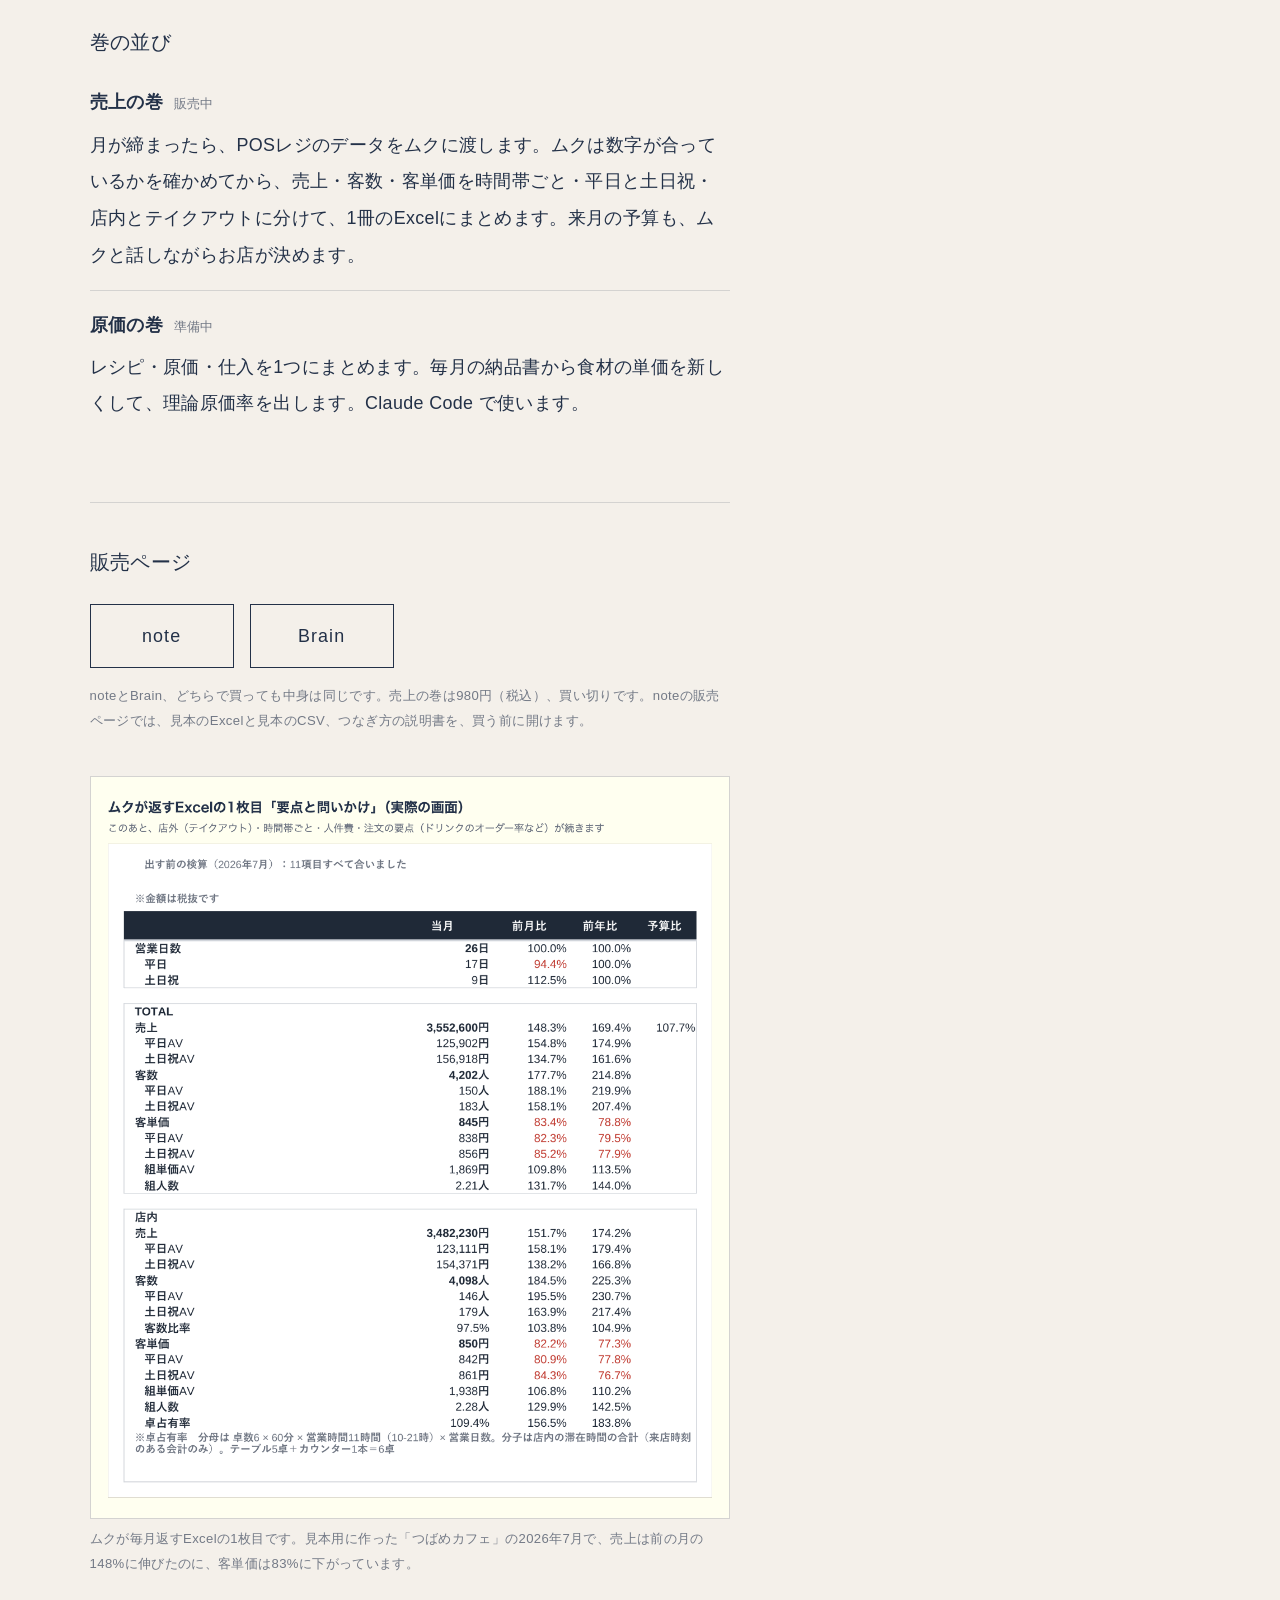
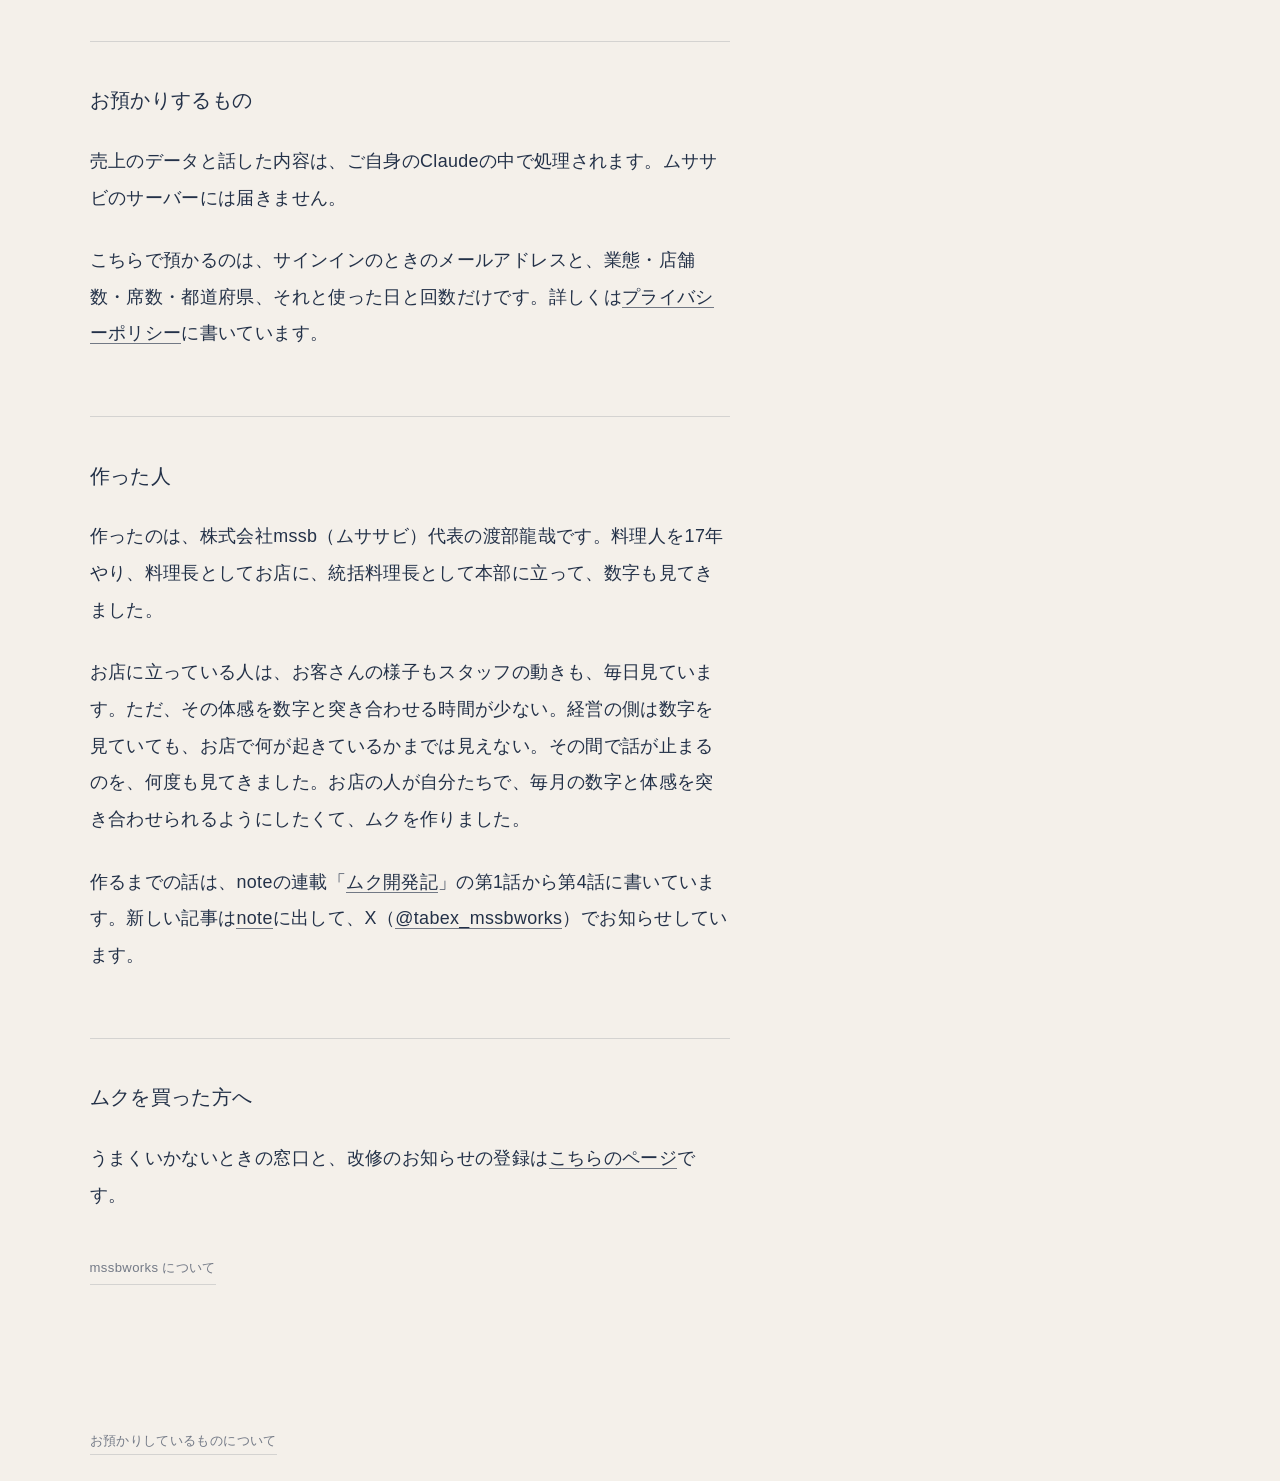
==== commit e0b8e191: "ムクのページ「作った人」：自分語りに聞こえる経歴とコンサルの語を外し、短くした（10/13 渡部） Co-Authored-By: Claude Opus 5.5 <noreply@anthropic" ====
--- a/muku/index.html
+++ b/muku/index.html
@@ -177,7 +177,7 @@
 
         <p class="muku__sub">作った人</p>
         <div class="muku__body">
-          <p>ワタベタツヤといいます。料理人を17年やっています。過去に勤めていた飲食企業では料理長としてお店に立ち、本部では統括料理長として、主に数値管理や人材育成、商品開発をしてきました。いまは株式会社mssb（ムササビ）で、飲食店のコンサルタントをしています。</p>
+          <p>作ったのは、株式会社mssb（ムササビ）代表の渡部龍哉です。料理人を17年やり、料理長としてお店に、統括料理長として本部に立って、数字も見てきました。</p>
           <p>お店に立っている人は、お客さんの様子もスタッフの動きも、毎日見ています。ただ、その体感を数字と突き合わせる時間が少ない。経営の側は数字を見ていても、お店で何が起きているかまでは見えない。その間で話が止まるのを、何度も見てきました。お店の人が自分たちで、毎月の数字と体感を突き合わせられるようにしたくて、ムクを作りました。</p>
           <p>作るまでの話は、noteの連載「<a href="https://note.com/mssbworks/m/mdec38d812527">ムク開発記</a>」の第1話から第4話に書いています。新しい記事は<a href="https://note.com/mssbworks">note</a>に出して、X（<a href="https://x.com/tabex_mssbworks">@tabex_mssbworks</a>）でお知らせしています。</p>
         </div>
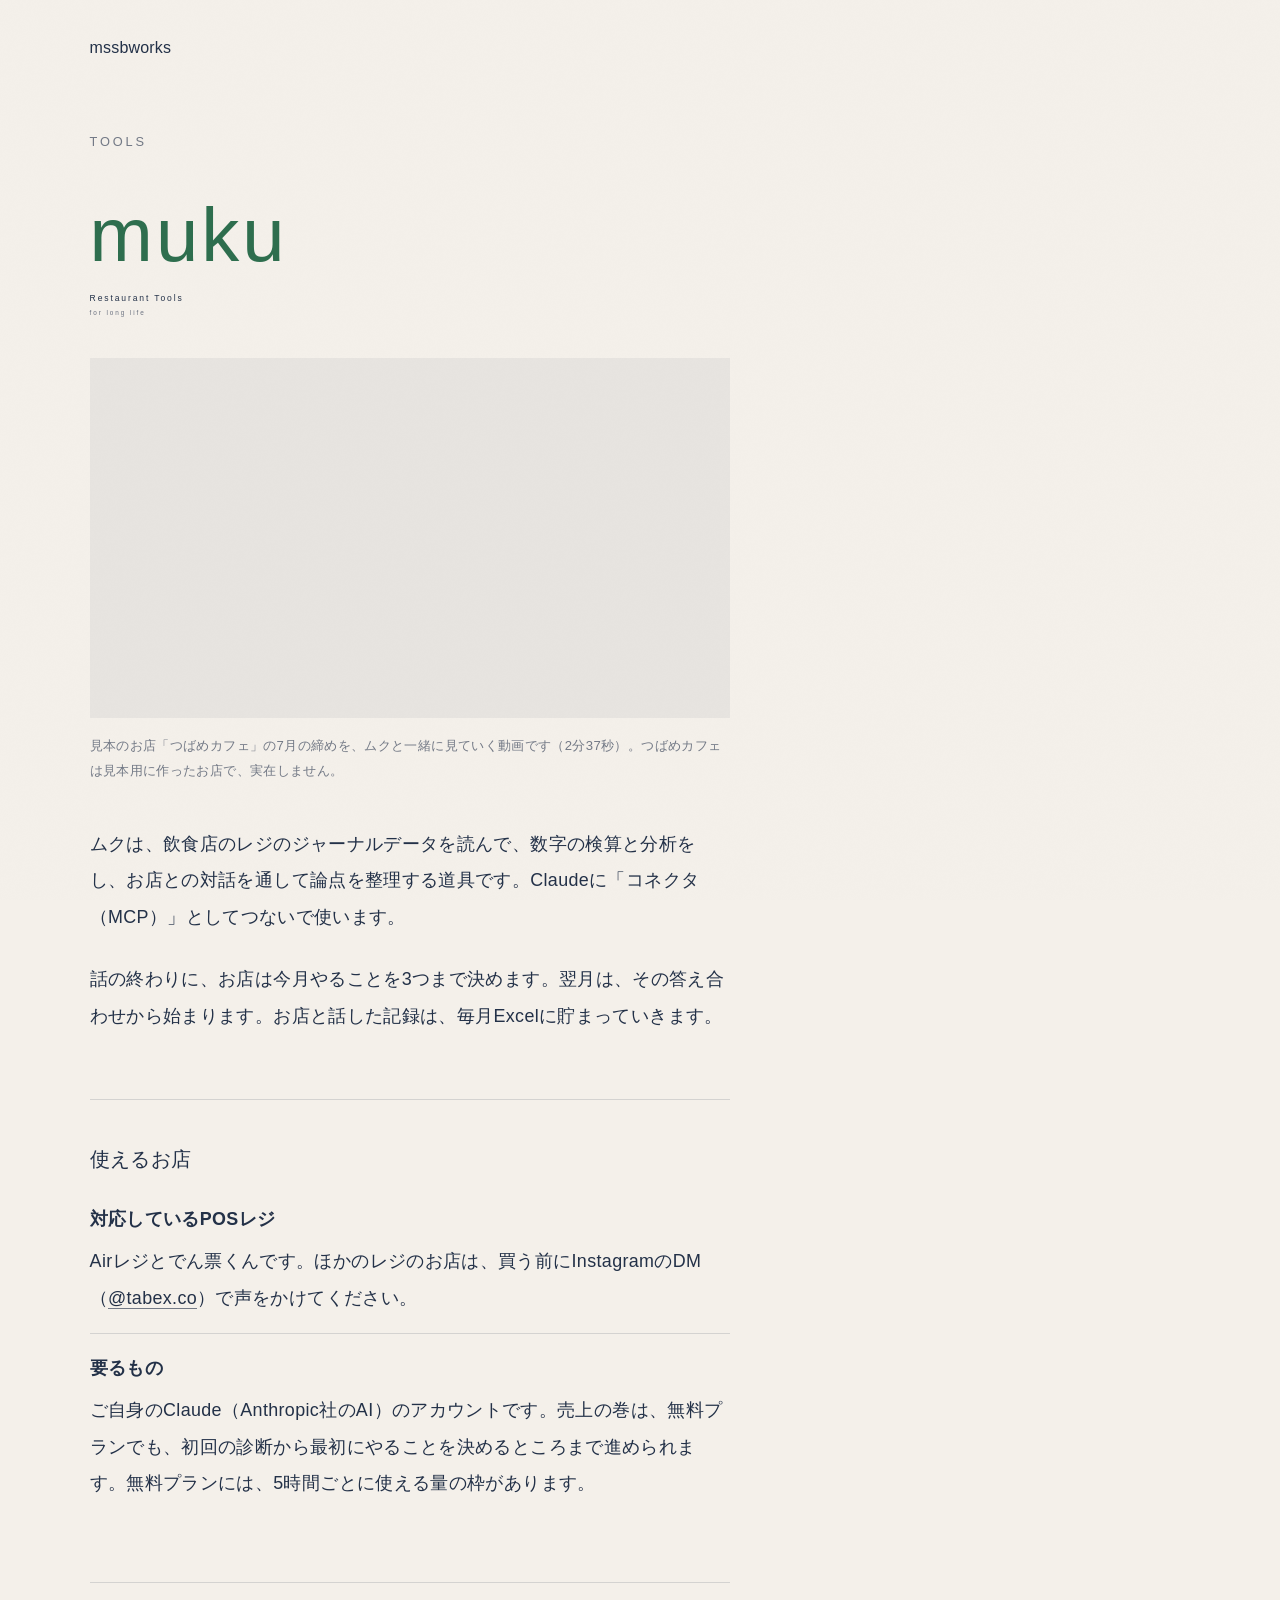
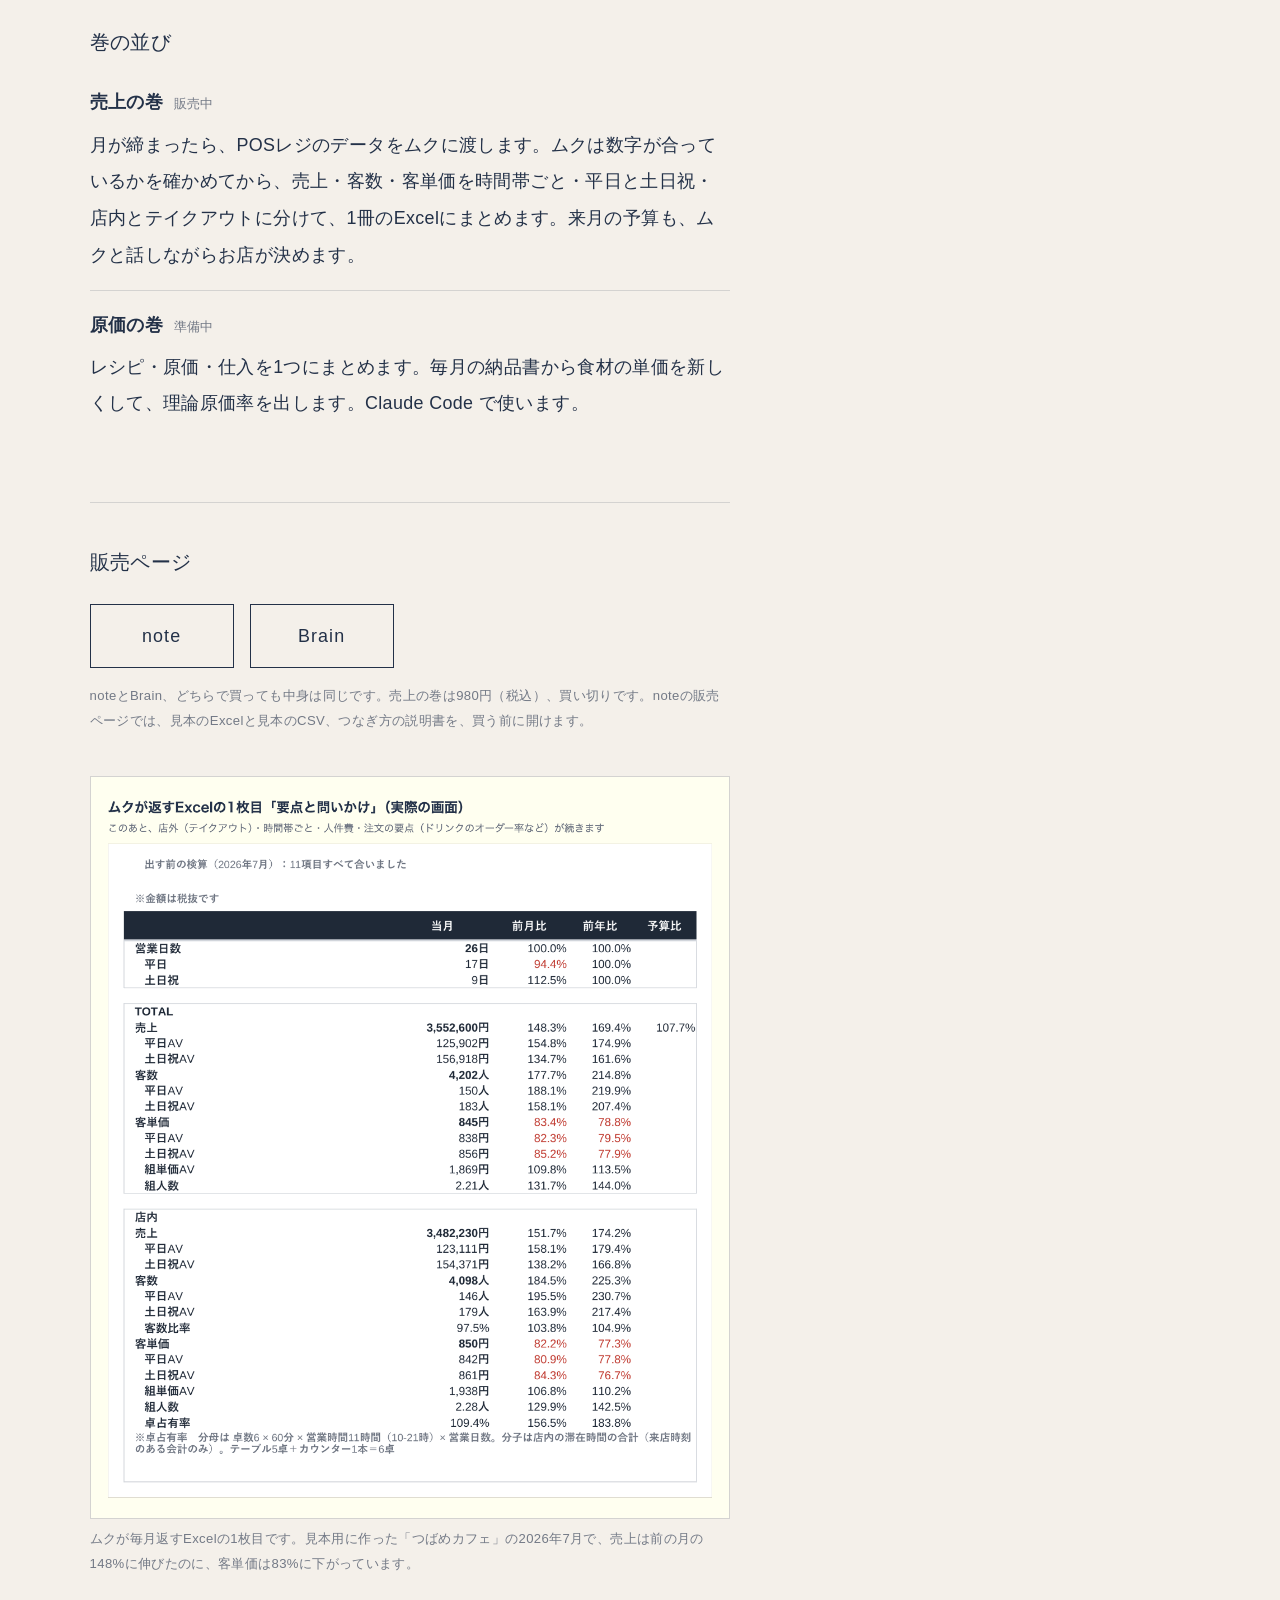
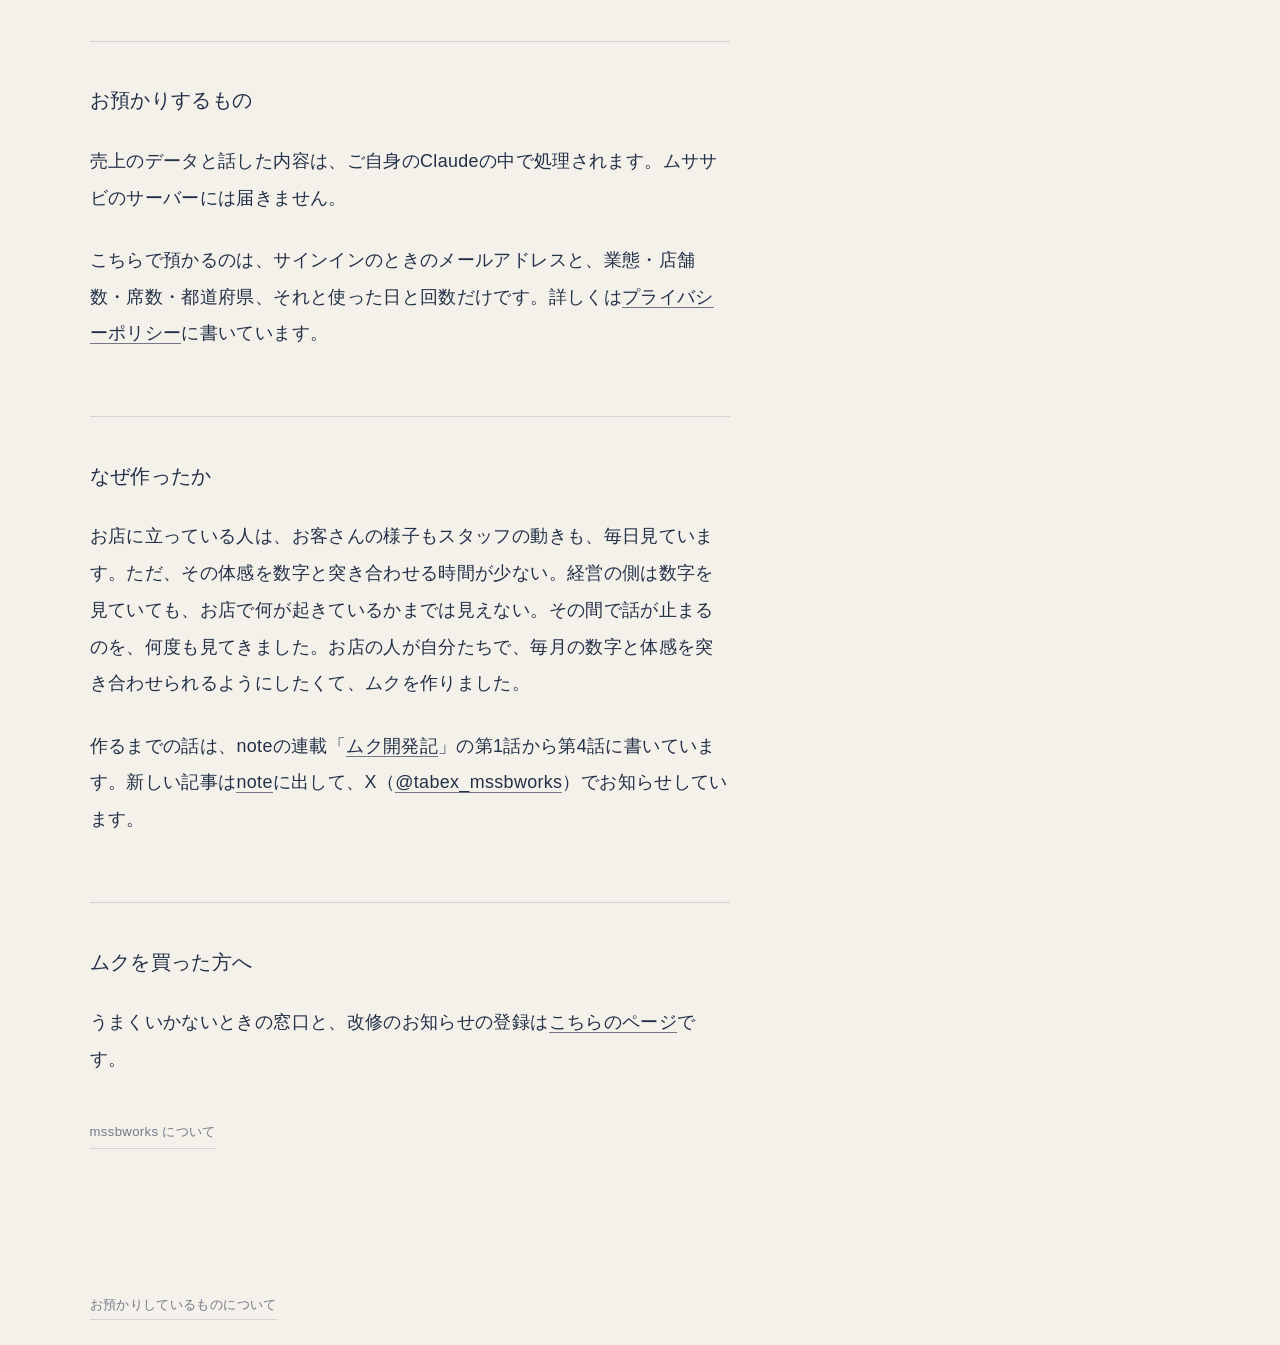
==== commit 84971e8c: "ムクのページ：「作った人」を「なぜ作ったか」に。会社のページなので人を出さない（10/13 渡部） Co-Authored-By: Claude Opus 5.5 <noreply@anthropic" ====
--- a/muku/index.html
+++ b/muku/index.html
@@ -175,9 +175,8 @@
 
         <hr class="muku__rule">
 
-        <p class="muku__sub">作った人</p>
-        <div class="muku__body">
-          <p>作ったのは、株式会社mssb（ムササビ）代表の渡部龍哉です。料理人を17年やり、料理長としてお店に、統括料理長として本部に立って、数字も見てきました。</p>
+        <p class="muku__sub">なぜ作ったか</p>
+        <div class="muku__body">
           <p>お店に立っている人は、お客さんの様子もスタッフの動きも、毎日見ています。ただ、その体感を数字と突き合わせる時間が少ない。経営の側は数字を見ていても、お店で何が起きているかまでは見えない。その間で話が止まるのを、何度も見てきました。お店の人が自分たちで、毎月の数字と体感を突き合わせられるようにしたくて、ムクを作りました。</p>
           <p>作るまでの話は、noteの連載「<a href="https://note.com/mssbworks/m/mdec38d812527">ムク開発記</a>」の第1話から第4話に書いています。新しい記事は<a href="https://note.com/mssbworks">note</a>に出して、X（<a href="https://x.com/tabex_mssbworks">@tabex_mssbworks</a>）でお知らせしています。</p>
         </div>
